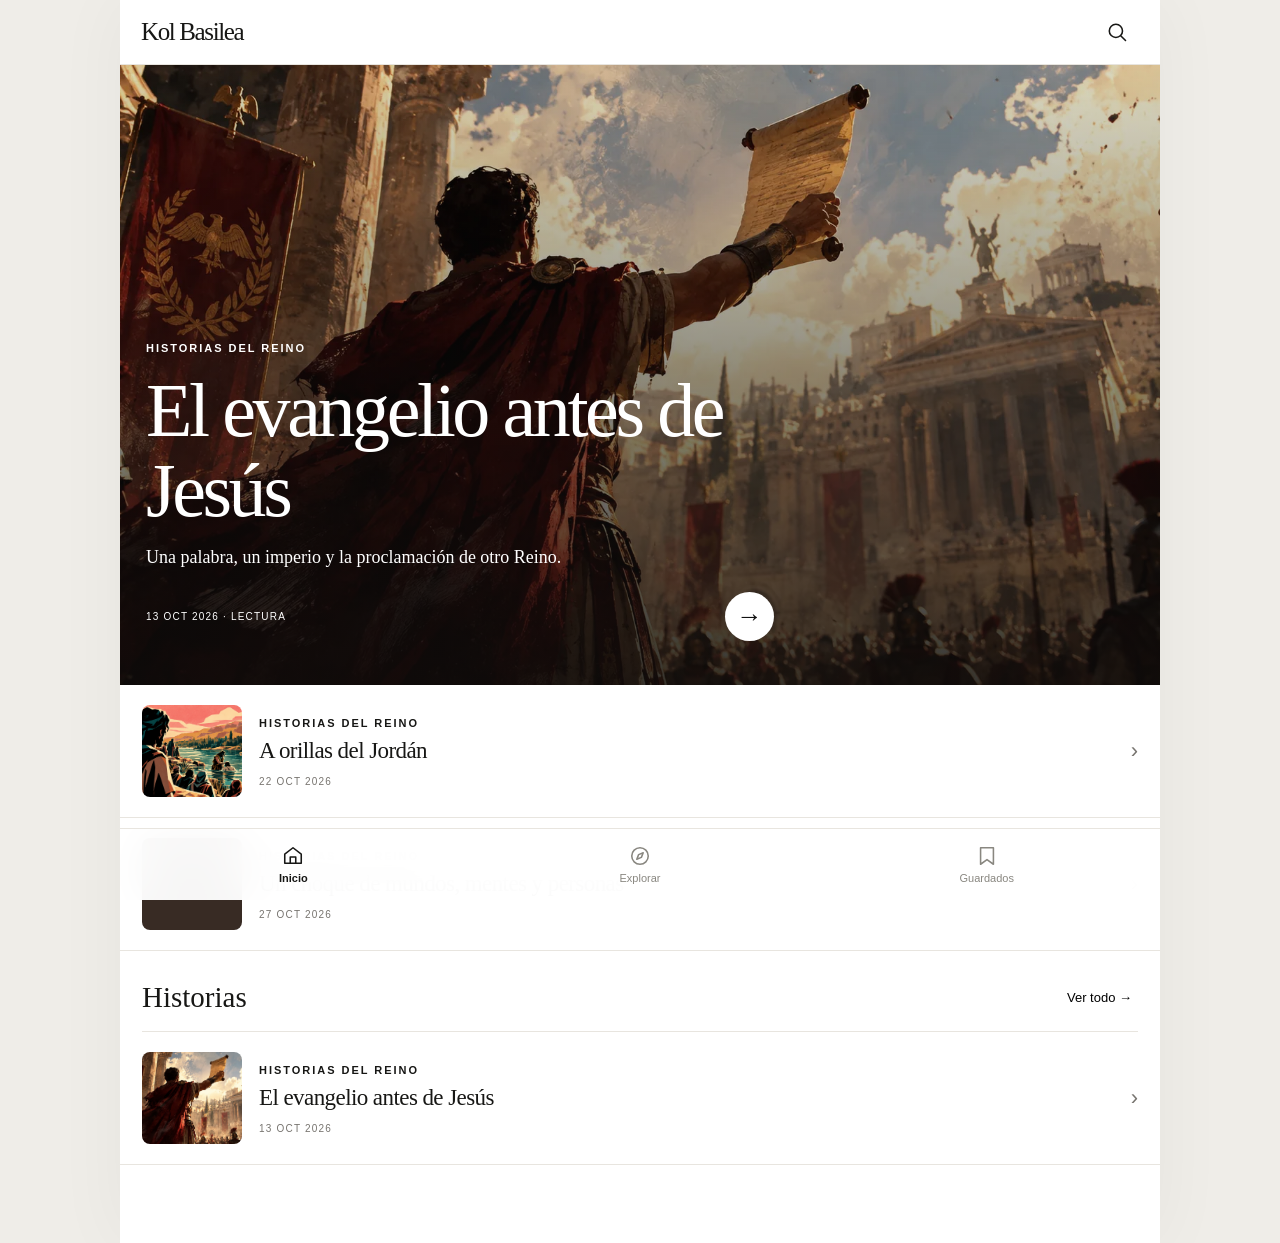
==== index.html @ 28938d84 "Actualizar cache de la nueva portada del tercer ensayo" ====
<!doctype html><html lang="es"><head><meta charset="utf-8"><meta name="viewport" content="width=device-width,initial-scale=1,viewport-fit=cover"><meta name="theme-color" content="#ffffff"><title>Kol Basilea — Historias del Reino</title><link rel="stylesheet" href="assets/style.css"><script src="assets/app.js" defer></script><meta name="description" content="Historias del Reino, personajes bíblicos e investigación histórica sobre las Escrituras y el mundo del siglo I."><link rel="canonical" href="https://ivanndlezz.github.io/kol-basilea/"><meta name="robots" content="index,follow,max-image-preview:large"><meta property="og:locale" content="es_MX"><meta property="og:site_name" content="Kol Basilea"><meta property="og:type" content="website"><meta property="og:title" content="Kol Basilea — Historias del Reino"><meta property="og:description" content="Historias del Reino, personajes bíblicos e investigación histórica sobre las Escrituras y el mundo del siglo I."><meta property="og:url" content="https://ivanndlezz.github.io/kol-basilea/"><meta property="og:image" content="https://ivanndlezz.github.io/kol-basilea/assets/evangelio-antes-de-jesus.webp"><meta property="og:image:alt" content="Kol Basilea — Historias del Reino"><meta name="twitter:card" content="summary_large_image"><meta name="twitter:title" content="Kol Basilea — Historias del Reino"><meta name="twitter:description" content="Historias del Reino, personajes bíblicos e investigación histórica sobre las Escrituras y el mundo del siglo I."><meta name="twitter:image" content="https://ivanndlezz.github.io/kol-basilea/assets/evangelio-antes-de-jesus.webp"><script type="application/ld+json">{"@context":"https://schema.org","@type":"WebSite","name":"Kol Basilea","url":"https://ivanndlezz.github.io/kol-basilea/","inLanguage":"es-MX","description":"Historias del Reino, personajes bíblicos e investigación histórica sobre las Escrituras y el mundo del siglo I."}</script></head><body><div class="app-shell"><header class="topbar"><a href="./" class="brand">Kol Basilea</a><button class="icon-btn" type="button" aria-label="Buscar" data-search-toggle><svg viewBox="0 0 24 24" fill="none" stroke="currentColor" stroke-width="1.8"><circle cx="10.8" cy="10.8" r="7.2"/><path d="m16.3 16.3 5 5"/></svg></button></header><div class="search-panel" data-search-panel hidden><label for="search" class="eyebrow">Buscar artículos</label><input id="search" data-search-input type="search" placeholder="Buscar en Kol Basilea"></div><main class="views"><section class="view" data-view="inicio"><a class="hero-cover" href="historias-del-reino/el-evangelio-antes-de-jesus/"><div class="cover-art" aria-hidden="true"></div><div class="hero-copy"><span class="eyebrow">Historias del Reino</span><h1>El evangelio antes de Jesús</h1><p>Una palabra, un imperio y la proclamación de otro Reino.</p><div class="hero-actions"><span class="meta">13 OCT 2026 · LECTURA</span><span class="round-link" aria-hidden="true">→</span></div></div></a><a class="story-row" href="historias-del-reino/a-orillas-del-jordan/"><div class="story-thumb" aria-hidden="true" style="background-image:url('historias-del-reino/a-orillas-del-jordan/portada.png');background-size:cover;background-position:center;color:transparent">יר</div><div class="story-body"><span class="eyebrow">Historias del Reino</span><h3>A orillas del Jordán</h3><span class="meta">22 OCT 2026</span></div><span class="arrow">›</span></a><a class="story-row" href="historias-del-reino/un-choque-de-mundos-mentes-y-personas/"><div class="story-thumb" aria-hidden="true" style="background-image:url('assets/historias-del-reino-portada.png?rev=20261027-3');background-size:cover;background-position:center;color:transparent">κοσ</div><div class="story-body"><span class="eyebrow">Historias del Reino</span><h3>Un choque de mundos, mentes y personas</h3><span class="meta">27 OCT 2026</span></div><span class="arrow">›</span></a><div class="section-heading"><h2>Historias</h2><button class="text-action" type="button" data-show="explorar">Ver todo →</button></div><a class="story-row" href="historias-del-reino/el-evangelio-antes-de-jesus/"><div class="story-thumb" aria-hidden="true">εὐ</div><div class="story-body"><span class="eyebrow">Historias del Reino</span><h3>El evangelio antes de Jesús</h3><span class="meta">13 OCT 2026</span></div><span class="arrow">›</span></a></section><section class="view" data-view="explorar" hidden><h1 class="page-title">Explorar</h1><div class="filters" aria-label="Filtrar por categoría"><button class="chip" data-filter="todos" aria-pressed="true">Todos</button><button class="chip" data-filter="historias" aria-pressed="false">Historias del Reino</button><button class="chip" data-filter="estudios" aria-pressed="false">Estudios</button><button class="chip" data-filter="reflexiones" aria-pressed="false">Reflexiones</button></div><a class="story-row" data-search-item data-category="historias" href="historias-del-reino/el-evangelio-antes-de-jesus/"><div class="story-thumb" aria-hidden="true">εὐ</div><div class="story-body"><span class="eyebrow">Historias del Reino</span><h3>El evangelio antes de Jesús</h3><span class="meta">13 OCT 2026</span></div><span class="arrow">›</span></a><a class="story-row" data-search-item data-category="historias" href="historias-del-reino/a-orillas-del-jordan/"><div class="story-thumb" aria-hidden="true" style="background-image:url('historias-del-reino/a-orillas-del-jordan/portada.png');background-size:cover;background-position:center;color:transparent">יר</div><div class="story-body"><span class="eyebrow">Historias del Reino</span><h3>A orillas del Jordán</h3><span class="meta">22 OCT 2026</span></div><span class="arrow">›</span></a><a class="story-row" data-search-item data-category="historias" href="historias-del-reino/un-choque-de-mundos-mentes-y-personas/"><div class="story-thumb" aria-hidden="true" style="background-image:url('assets/historias-del-reino-portada.png?rev=20261027-3');background-size:cover;background-position:center;color:transparent">κοσ</div><div class="story-body"><span class="eyebrow">Historias del Reino</span><h3>Un choque de mundos, mentes y personas</h3><span class="meta">27 OCT 2026</span></div><span class="arrow">›</span></a><section class="people-section"><div class="section-heading"><h2>Personajes</h2><span class="meta">ARCHIVO HISTÓRICO</span></div><p class="people-intro">Conoce a quienes aparecen en nuestras historias y descubre cuándo vivieron.</p><a class="person-list-item" href="personajes/cesar-augusto.html"><span class="person-mini">A</span><span><strong>César Augusto</strong><small>Octaviano · 63 a. C. – 14 d. C.</small></span><span>›</span></a><a class="person-list-item" href="personajes/jesus-de-nazaret.html"><span class="person-mini">ΙΧ</span><span><strong>Jesús de Nazaret</strong><small>Yeshúa · siglo I</small></span><span>›</span></a><a class="person-list-item" href="personajes/marcos.html"><span class="person-mini">M</span><span><strong>Marcos</strong><small>Marcos el Evangelista · siglo I</small></span><span>›</span></a></section><div class="empty-state" data-no-results hidden>No hay artículos que coincidan con esta búsqueda.</div></section><section class="view" data-view="guardados" hidden><h1 class="page-title">Guardados</h1><div data-saved-list hidden><a class="story-row" href="historias-del-reino/a-orillas-del-jordan/"><div class="story-thumb" aria-hidden="true" style="background-image:url('historias-del-reino/a-orillas-del-jordan/portada.png');background-size:cover;background-position:center;color:transparent">יר</div><div class="story-body"><span class="eyebrow">Historias del Reino</span><h3>A orillas del Jordán</h3><span class="meta">22 OCT 2026</span></div><span class="arrow">›</span></a><a class="story-row" href="historias-del-reino/un-choque-de-mundos-mentes-y-personas/"><div class="story-thumb" aria-hidden="true" style="background-image:url('assets/historias-del-reino-portada.png?rev=20261027-3');background-size:cover;background-position:center;color:transparent">κοσ</div><div class="story-body"><span class="eyebrow">Historias del Reino</span><h3>Un choque de mundos, mentes y personas</h3><span class="meta">27 OCT 2026</span></div><span class="arrow">›</span></a><a class="story-row" href="historias-del-reino/el-evangelio-antes-de-jesus/"><div class="story-thumb" aria-hidden="true">εὐ</div><div class="story-body"><span class="eyebrow">Historias del Reino</span><h3>El evangelio antes de Jesús</h3></div><span class="arrow">›</span></a></div><div class="empty-state" data-saved-empty>Los artículos que guardes aparecerán aquí, en este dispositivo.</div></section></main><nav class="tabbar" aria-label="Navegación principal"><button class="tab" type="button" data-tab="inicio" aria-selected="true"><svg viewBox="0 0 24 24"><path d="m3 10 9-7 9 7v10H3z"/><path d="M9 20v-7h6v7"/></svg>Inicio</button><button class="tab" type="button" data-tab="explorar" aria-selected="false"><svg viewBox="0 0 24 24"><circle cx="12" cy="12" r="9"/><path d="m15.5 8.5-2 5-5 2 2-5z"/></svg>Explorar</button><button class="tab" type="button" data-tab="guardados" aria-selected="false"><svg viewBox="0 0 24 24"><path d="M5 3h14v18l-7-5-7 5z"/></svg>Guardados</button></nav></div></body></html>
---- assets/style.css ----
:root{--bg:#fbfaf7;--paper:#fff;--ink:#171715;--muted:#77746f;--line:#e8e5df;--accent:#8a694d;--serif:Georgia,"Times New Roman",serif;--sans:-apple-system,BlinkMacSystemFont,"Segoe UI",sans-serif}*{box-sizing:border-box}html{scroll-behavior:smooth}body{margin:0;background:var(--bg);color:var(--ink);font-family:var(--sans);-webkit-font-smoothing:antialiased}button,input{font:inherit}button{cursor:pointer}a{color:inherit;text-decoration:none}a:focus-visible,button:focus-visible,input:focus-visible{outline:2px solid var(--accent);outline-offset:3px}.app-shell{max-width:1040px;min-height:100dvh;margin:auto;background:var(--paper);position:relative}.topbar{height:65px;display:flex;align-items:center;justify-content:space-between;padding:0 21px;border-bottom:1px solid var(--line);background:rgba(255,255,255,.94);backdrop-filter:blur(18px);position:sticky;top:0;z-index:20}.brand{font:normal 25px var(--serif);letter-spacing:-.055em}.icon-btn{display:grid;place-items:center;background:transparent;border:0;width:44px;height:44px;border-radius:50%;color:var(--ink)}.icon-btn:hover{background:#f1f0ed}.icon-btn svg,.tab svg{width:22px;height:22px;fill:none;stroke:currentColor;stroke-width:1.7;stroke-linecap:round;stroke-linejoin:round}.views{padding-bottom:calc(78px + env(safe-area-inset-bottom))}.view[hidden],.search-panel[hidden],.reader-controls[hidden],.reader-settings[hidden],.empty-state[hidden]{display:none!important}.hero-cover{height:min(69dvh,680px);min-height:470px;position:relative;overflow:hidden;background:linear-gradient(160deg,#e2bb8a 0%,#8b6e54 37%,#292a27 100%);color:#fff;display:flex;align-items:flex-end}.hero-cover:before{content:"";position:absolute;inset:0;background:radial-gradient(ellipse at 65% 20%,#ffe2ae99,transparent 45%),linear-gradient(180deg,transparent 30%,#151714dd 100%)}.cover-art{position:absolute;inset:0;overflow:hidden}.cover-art:before{content:"";position:absolute;bottom:24%;left:-8%;width:116%;height:35%;background:#47463e;clip-path:polygon(0 90%,13% 53%,28% 65%,42% 25%,54% 45%,72% 18%,85% 42%,100% 5%,100% 100%,0 100%);opacity:.45}.cover-art:after{content:"";position:absolute;bottom:18%;left:12%;width:76%;height:33%;background:#aa9476;clip-path:polygon(0 100%,0 42%,20% 42%,20% 26%,27% 26%,27% 5%,32% 5%,32% 27%,49% 27%,49% 45%,58% 45%,58% 0,65% 0,65% 36%,84% 36%,84% 55%,100% 55%,100% 100%);opacity:.52}.hero-copy{position:relative;z-index:1;padding:34px 26px 44px;max-width:680px}.eyebrow{font-size:11px;font-weight:650;letter-spacing:.18em;text-transform:uppercase}.hero-copy h1{font:normal clamp(44px,9vw,76px)/1.06 var(--serif);letter-spacing:-.045em;margin:14px 0}.hero-copy p{font:normal 18px/1.4 var(--serif);max-width:480px;margin:0 0 22px}.hero-actions{display:flex;align-items:center;justify-content:space-between;gap:20px}.meta{font-size:10px;letter-spacing:.12em;text-transform:uppercase}.round-link{display:grid;place-items:center;width:49px;height:49px;border-radius:50%;background:#fff;color:#111;font-size:26px}.section-heading{display:flex;align-items:center;justify-content:space-between;margin:0 22px;padding:30px 0 17px;border-bottom:1px solid var(--line)}.section-heading h2{font:normal 29px var(--serif);margin:0}.text-action{border:0;background:none;font-size:13px}.story-row{display:flex;align-items:center;gap:17px;padding:20px 22px;border-bottom:1px solid var(--line);min-height:126px}.story-thumb{width:100px;align-self:stretch;min-height:92px;flex-shrink:0;border-radius:8px;background:linear-gradient(135deg,#bda17a,#4b534b);display:grid;place-items:center;color:#fff;font:italic 37px var(--serif)}.story-body{flex:1;min-width:0}.story-body h3{font:normal 23px/1.15 var(--serif);letter-spacing:-.025em;margin:7px 0}.story-body .meta{color:var(--muted);font-size:10px}.story-row .arrow{font-size:22px;color:var(--muted)}.tabbar{position:fixed;bottom:0;left:50%;transform:translateX(-50%);width:min(100%,1040px);height:calc(72px + env(safe-area-inset-bottom));padding-bottom:env(safe-area-inset-bottom);display:flex;background:rgba(255,255,255,.96);backdrop-filter:blur(20px);border-top:1px solid var(--line);z-index:25}.tab{flex:1;display:flex;flex-direction:column;align-items:center;justify-content:center;gap:5px;border:0;background:transparent;color:#898780;font-size:11px}.tab[aria-selected=true]{color:var(--ink);font-weight:650}.page-title{font:normal 38px var(--serif);margin:29px 22px 18px}.filters{display:flex;gap:9px;overflow-x:auto;padding:0 22px 20px;scrollbar-width:none}.chip{white-space:nowrap;border:0;background:#f2f1ee;border-radius:999px;padding:11px 16px;font-size:12px}.chip[aria-pressed=true]{background:#1b1b1b;color:#fff}.search-panel{padding:14px 22px;background:var(--paper);border-bottom:1px solid var(--line)}.search-panel input{width:100%;border:1px solid var(--line);border-radius:14px;padding:14px;background:#f7f6f3;font-size:16px}.empty-state{padding:55px 25px;text-align:center;color:var(--muted);line-height:1.6}.reader-shell{max-width:1040px;margin:auto;background:#fff;min-height:100dvh}.reader-top{height:62px;display:flex;align-items:center;justify-content:space-between;padding:0 12px;position:sticky;top:0;background:#fffffff2;backdrop-filter:blur(18px);z-index:30;border-bottom:1px solid var(--line)}.reader-top .right{display:flex;gap:4px}.reader-cover{height:clamp(230px,44vw,430px);background:#382b24 url("./evangelio-antes-de-jesus.webp") center 46%/cover no-repeat;position:relative;overflow:hidden}.reader-cover:after{content:"";position:absolute;inset:0;background:linear-gradient(180deg,transparent 65%,rgba(20,14,12,.22))}.reader-article{max-width:700px;margin:auto;padding:30px 24px 110px}.reader-article .eyebrow{color:var(--muted)}.reader-article h1{font:normal clamp(43px,8vw,66px)/1.12 var(--serif);letter-spacing:-.04em;margin:19px 0}.reader-lead{font:normal 21px/1.45 var(--serif);color:#68635e}.reader-meta{margin:24px 0 35px;color:var(--muted)}.reader-prose{font:normal var(--reader-size,19px)/1.8 var(--serif)}.reader-prose p{margin:0 0 1.45em}.reader-prose blockquote{border-left:2px solid var(--accent);padding-left:20px;margin:30px 0;font-style:italic}.reader-prose h2{font:normal 28px var(--serif);margin:35px 0 15px}.reader-bottom{position:fixed;bottom:0;left:50%;transform:translateX(-50%);width:min(100%,1040px);z-index:30;background:#fffffff0;backdrop-filter:blur(18px);border-top:1px solid var(--line);padding:12px 20px calc(12px + env(safe-area-inset-bottom));display:flex;justify-content:space-between;align-items:center;gap:12px;font-size:12px}.progress-track{height:3px;background:#e8e5df;width:70px;border-radius:4px;overflow:hidden}.progress-fill{height:100%;width:0;background:#262626}.reader-settings{position:fixed;top:66px;right:max(12px,calc((100vw - 1040px)/2 + 12px));z-index:40;padding:16px;border:1px solid var(--line);border-radius:15px;background:white;box-shadow:0 10px 35px #0002}.reader-settings button{border:1px solid var(--line);background:white;border-radius:8px;padding:9px 16px;margin-left:6px}.reader-progress{position:fixed;top:0;left:0;height:3px;width:0;background:var(--accent);z-index:50}.article-note{font:normal 14px/1.65 var(--sans);color:var(--muted);border-top:1px solid var(--line);margin-top:50px;padding-top:24px}.desktop-intro{display:none}@media(min-width:760px){body{background:#efede8}.app-shell,.reader-shell{box-shadow:0 0 70px #0000000b}.hero-cover{height:620px}.desktop-intro{display:block;padding:18px 22px;color:var(--muted);font-size:12px}}@media(prefers-reduced-motion:reduce){*{scroll-behavior:auto!important;transition:none!important}}
/* Historical profiles */.people-section{padding-bottom:24px}.people-intro{padding:0 22px;color:var(--muted);font:16px/1.5 var(--serif)}.person-list-item{display:flex;align-items:center;gap:14px;padding:13px 22px;border-bottom:1px solid var(--line)}.person-list-item>span:nth-child(2){flex:1}.person-list-item strong,.person-list-item small{display:block}.person-list-item strong{font:21px var(--serif)}.person-list-item small{font-size:12px;color:var(--muted);margin-top:6px}.person-mini{display:grid;place-items:center;width:58px;height:62px;flex-shrink:0;background:#e9e1d6;color:#6b5039;border-radius:12px;font:25px var(--serif)}.person-page{max-width:700px;margin:auto;padding:0 23px 90px}.person-header{padding:36px 0 28px;border-bottom:1px solid var(--line)}.person-avatar{width:88px;height:98px;display:grid;place-items:center;margin:24px 0 18px;border-radius:16px;background:linear-gradient(135deg,#e6d4b8,#ac9271);font:42px var(--serif);color:#fff}.person-header h1{font:normal clamp(43px,9vw,68px)/1.05 var(--serif);letter-spacing:-.05em;margin:0 0 12px}.person-dates{font-size:13px;color:var(--muted);letter-spacing:.05em}.person-summary{font:21px/1.5 var(--serif);margin:25px 0 0}.person-facts{padding:16px 0}.person-facts h2,.person-timeline h2,.person-related h2{font:normal 28px var(--serif);margin:30px 0 10px}.person-facts p{font:17px/1.7 var(--serif);color:#4d4b46}.person-facts .person-sources{font:13px/1.6 var(--sans);color:var(--muted)}.person-timeline{border-top:1px solid var(--line);padding-top:10px}.timeline-intro,.timeline-note{font:13px/1.6 var(--sans);color:var(--muted)}.time-axis{display:flex;justify-content:space-between;margin:26px 0 10px;padding-left:80px;font-size:10px;color:var(--muted)}.time-row{display:grid;grid-template-columns:74px 1fr;gap:6px;align-items:center;margin:15px 0}.time-row>a{font-size:12px}.time-track{height:25px;position:relative;background:repeating-linear-gradient(90deg,#eeeae4 0,#eeeae4 1px,transparent 1px,transparent 25%);border-bottom:1px solid var(--line)}.time-bar{position:absolute;top:6px;height:12px;border-radius:99px}.time-bar.augustus{left:0;width:82.8%;background:#9a7c5b}.time-bar.jesus{left:62.4%;width:37.6%;background:#495f58}.time-unknown{display:flex;align-items:center;color:var(--muted);font-size:11px;font-style:italic}.related-person{display:flex;justify-content:space-between;padding:17px 0;border-bottom:1px solid var(--line);font:18px var(--serif)}.person-related{margin-top:30px}
/* Extended editorial biography */.editorial-lead{font:19px/1.65 var(--serif);color:#55504a;margin:28px 0}.profile-index{display:flex;gap:8px;overflow-x:auto;padding:0 0 22px;scrollbar-width:none;scroll-margin-top:75px}.profile-index a{flex-shrink:0;border:1px solid var(--line);border-radius:99px;padding:10px 13px;font-size:12px}.profile-section{padding:35px 0;border-top:1px solid var(--line);scroll-margin-top:80px}.profile-section>h2{font:normal clamp(30px,7vw,42px)/1.15 var(--serif);letter-spacing:-.035em;margin:12px 0 20px}.profile-section>p{font:17px/1.7 var(--serif);color:#514e49}.bio-facts{margin:0}.bio-row{display:grid;grid-template-columns:38% 1fr;gap:12px;padding:14px 0;border-bottom:1px solid var(--line)}.bio-row dt{font-size:12px;color:var(--muted);line-height:1.5}.bio-row dd{margin:0;font:15px/1.5 var(--serif)}.bio-chapter{margin:34px 0}.bio-chapter h3{font:normal 29px/1.2 var(--serif);letter-spacing:-.025em;margin:10px 0 20px}.bio-chapter p,.bio-chapter blockquote{font:18px/1.75 var(--serif);margin:0 0 19px}.bio-chapter blockquote{border-left:2px solid var(--accent);padding:12px 0 12px 18px;font-style:italic}.detail-row,.context-modules details{border-bottom:1px solid var(--line)}.detail-row summary,.context-modules summary{cursor:pointer;list-style:none;padding:19px 0;display:flex;justify-content:space-between;align-items:center;gap:10px;font:20px var(--serif)}.detail-row summary::-webkit-details-marker,.context-modules summary::-webkit-details-marker{display:none}.detail-row summary span{color:var(--muted)}.detail-row p,.context-modules p{font:16px/1.7 var(--serif);color:#57534d;margin:0 0 18px}.editorial-insight{font-style:italic!important;padding:22px;background:#f5f1eb;border-radius:12px;margin-top:25px!important}.ministry-list{padding:0;list-style:none}.ministry-stage{display:grid;grid-template-columns:48px 1fr;gap:15px;padding:18px 0;border-bottom:1px solid var(--line)}.stage-number{font:19px var(--serif);color:var(--accent)}.ministry-stage strong{font:21px var(--serif)}.ministry-stage p{font:16px/1.6 var(--serif);margin:8px 0}.ministry-stage small{font-size:12px;color:var(--muted)}.place-tags{display:flex;flex-wrap:wrap;gap:8px}.place-tags span{background:#f2f0ec;border-radius:99px;padding:10px 13px;font-size:13px}.source-categories>div{padding:18px 0;border-bottom:1px solid var(--line)}.source-categories strong{font:19px var(--serif)}.source-categories p{font:15px/1.6 var(--serif);color:var(--muted);margin:7px 0 0}@media(max-width:390px){.bio-row{grid-template-columns:1fr;gap:4px}.person-page{padding-inline:18px}}
/* Compact mobile reference data: labels and values share a single reading column. */
#identidad .bio-facts{margin:20px 0 0;padding:0;border-top:1px solid var(--line)}
#identidad .bio-row{display:grid;grid-template-columns:minmax(0,34%) minmax(0,1fr);gap:14px;align-items:baseline;padding:13px 0;border-bottom:1px solid var(--line)}
#identidad .bio-row dt{font-family:var(--sans);font-size:12px;font-weight:500;line-height:1.4;color:#77736d;overflow-wrap:break-word}
#identidad .bio-row dd{margin:0;min-width:0;font-family:var(--sans);font-size:14px;font-weight:450;line-height:1.5;letter-spacing:-.01em;overflow-wrap:break-word}
#identidad .bio-row:nth-child(1) dd{font-weight:650}
#identidad .bio-row:nth-child(4) dd,#identidad .bio-row:nth-child(13) dd,#identidad .bio-row:nth-child(15) dd{font-size:13px;line-height:1.55}
@media(max-width:390px){#identidad .bio-row{grid-template-columns:minmax(0,35%) minmax(0,1fr);gap:10px;padding:12px 0}#identidad .bio-row dt{font-size:11px}#identidad .bio-row dd{font-size:13px}#identidad .bio-row:nth-child(4) dd,#identidad .bio-row:nth-child(13) dd,#identidad .bio-row:nth-child(15) dd{font-size:12px}}

/* Chapter numerals are editorial landmarks, not tiny eyebrow labels. */
#biografia .bio-chapter{position:relative;margin:44px 0 58px;padding-top:8px}
#biografia .bio-chapter>.eyebrow{display:block;font-family:var(--serif);font-size:clamp(58px,14vw,94px);font-weight:400;line-height:1;letter-spacing:-.075em;text-transform:none;color:#a28a6d;margin:0 0 12px}
#biografia .bio-chapter>h3{font-family:var(--serif);font-size:clamp(27px,6.5vw,36px);font-weight:400;line-height:1.18;letter-spacing:-.035em;margin:0 0 26px}
#biografia .bio-chapter+.bio-chapter{border-top:1px solid var(--line);padding-top:35px}
@media(min-width:760px){#biografia .bio-chapter>.eyebrow{font-size:88px}}

/* Semantic mobile-first reference table */
#identidad .bio-table-wrap{width:100%;margin-top:20px;overflow:visible}
#identidad .bio-table{width:100%;table-layout:fixed;border-collapse:collapse;border-spacing:0;text-align:left}
#identidad .bio-table tr{border-bottom:1px solid var(--line)}
#identidad .bio-table tr:first-child{border-top:1px solid var(--line)}
#identidad .bio-table th,#identidad .bio-table td{padding:14px 0;vertical-align:top;overflow-wrap:anywhere;hyphens:auto}
#identidad .bio-table th{width:37%;padding-right:16px;font:500 12px/1.45 var(--sans);color:#77736d;text-align:left}
#identidad .bio-table td{font:400 14px/1.5 var(--sans);letter-spacing:-.01em;color:var(--ink)}
#identidad .bio-table tr:first-child td{font-weight:650}
@media(min-width:600px){#identidad .bio-table th{width:31%;font-size:13px;padding-right:26px}#identidad .bio-table td{font-size:15px}#identidad .bio-table th,#identidad .bio-table td{padding-block:17px}}
@media(max-width:360px){#identidad .bio-table th{width:39%;padding-right:10px;font-size:11px}#identidad .bio-table td{font-size:13px}}

/* Kol Basileia · reference table and tactile chapter navigation v2 */
.person-page .profile-index{display:flex!important;flex-flow:row nowrap!important;align-items:center!important;gap:9px!important;overflow-x:auto!important;overflow-y:hidden;max-width:100%;padding:8px 2px 17px;margin:18px 0 4px;scroll-snap-type:x proximity;scrollbar-width:none;-webkit-overflow-scrolling:touch}
.person-page .profile-index::-webkit-scrollbar{display:none}
.person-page .profile-index>a{display:inline-flex!important;flex:0 0 auto!important;align-items:center;justify-content:center;min-height:44px;padding:0 17px!important;border:1px solid #d9ddd5!important;border-radius:999px!important;background:#f4f6f2!important;color:#3e5148!important;font:600 13px/1.1 var(--sans)!important;letter-spacing:0!important;white-space:nowrap!important;scroll-snap-align:start;transition:background .18s,color .18s,border-color .18s}
.person-page .profile-index>a:active,.person-page .profile-index>a[aria-current="location"]{background:#345a4b!important;border-color:#345a4b!important;color:#fff!important}
.person-page .profile-index>a:focus-visible{outline:3px solid #87a898;outline-offset:2px}
#identidad .bio-table-wrap{background:#f0f5f0!important;border:1px solid #dce6dd!important;border-radius:18px!important;overflow:hidden!important;margin-top:22px!important}
#identidad .bio-table{width:100%!important;border-collapse:separate!important;border-spacing:0!important;table-layout:fixed!important}
#identidad .bio-table tr{border:0!important}
#identidad .bio-table tr:nth-child(2n){background:rgba(255,255,255,.5)!important}
#identidad .bio-table th,#identidad .bio-table td{padding:15px 12px!important;border-bottom:1px solid #dce6dd!important;vertical-align:top!important;overflow-wrap:break-word!important;word-break:normal!important;hyphens:none!important}
#identidad .bio-table tr:last-child th,#identidad .bio-table tr:last-child td{border-bottom:0!important}
#identidad .bio-table th{width:36%!important;text-align:left!important;color:#486254!important;font:600 12px/1.4 var(--sans)!important}
#identidad .bio-table td{color:#202b24!important;font:400 14px/1.5 var(--sans)!important}
#identidad .bio-table tr:first-child td{font-weight:650!important}
@media(min-width:600px){#identidad .bio-table th{width:30%!important;font-size:13px!important}#identidad .bio-table td{font-size:15px!important}#identidad .bio-table th,#identidad .bio-table td{padding:17px 20px!important}}
@media(max-width:360px){#identidad .bio-table th{width:37%!important;font-size:11px!important}#identidad .bio-table td{font-size:13px!important}#identidad .bio-table th,#identidad .bio-table td{padding:12px 9px!important}}

/* Portada editorial compartida: inicio, listado y lector */
.hero-cover{background:#30251e url("./evangelio-antes-de-jesus.webp") center center/cover no-repeat}
.hero-cover:before{z-index:1;background:linear-gradient(180deg,rgba(14,12,11,.15) 0%,rgba(14,12,11,.37) 37%,rgba(14,12,11,.83) 100%)}
.hero-cover .cover-art{display:none}
.story-thumb{background:#382b24 url("./evangelio-antes-de-jesus.webp") 47% center/cover no-repeat;font-size:0;color:transparent}

/* Enlaces editoriales a fichas y recursos internos */
.reader-prose a.reference-link{color:#795539;text-decoration:underline;text-decoration-color:rgba(121,85,57,.45);text-decoration-thickness:1px;text-underline-offset:3px;transition:color .2s,text-decoration-color .2s}
.reader-prose a.reference-link:hover{color:#392619;text-decoration-color:currentColor}
.reader-prose a.reference-link:focus-visible{outline:2px solid var(--accent);outline-offset:3px;border-radius:2px}

/* Contextual reference sheet: mobile bottom sheet / desktop side sheet */
.reference-overlay[hidden]{display:none!important}
.reference-overlay{position:fixed;inset:0;z-index:1000}
.reference-backdrop{position:absolute;inset:0;background:rgba(19,19,18,.47);backdrop-filter:blur(3px)}
.reference-panel{position:absolute;bottom:0;left:0;right:0;max-height:min(82dvh,700px);overflow-y:auto;overscroll-behavior:contain;padding:38px 28px calc(30px + env(safe-area-inset-bottom));border-radius:22px 22px 0 0;background:#fffdf9;box-shadow:0 -12px 60px #0002;outline:none;animation:reference-rise .24s ease-out}
.reference-handle{position:absolute;top:12px;left:calc(50% - 22px);width:44px;height:5px;border-radius:8px;background:#d7d3cb}
.reference-close{position:absolute;top:23px;right:22px;border:0;background:#f0eee9;border-radius:50%;width:38px;height:38px;font:27px/1 var(--sans);color:#49443e}
.reference-category{display:block;margin:9px 48px 14px 0;color:#806b54}
.reference-panel h2{font:normal clamp(34px,7vw,48px)/1.08 var(--serif);letter-spacing:-.035em;margin:0 40px 12px 0}
.reference-dates{font:500 13px/1.5 var(--sans);color:#77716b;margin:0 0 25px}
.reference-summary{font:normal 18px/1.65 var(--serif);color:#302c28;margin:0 0 28px}
.reference-read-more{display:flex;align-items:center;justify-content:space-between;gap:20px;padding:16px 18px;background:#292c28;color:white;border-radius:11px;font:600 14px var(--sans)}
.reference-return{display:block;width:100%;border:0;background:transparent;color:#665f56;font:500 14px var(--sans);padding:20px 10px 4px}
html.reference-sheet-open,body.reference-sheet-open{overflow:hidden;overscroll-behavior:none}
@keyframes reference-rise{from{transform:translateY(28px);opacity:.75}to{transform:translateY(0);opacity:1}}
@media(min-width:760px){.reference-panel{top:0;bottom:0;left:auto;right:0;width:min(460px,92vw);max-height:none;border-radius:0;padding:78px 38px 36px;animation:reference-slide .24s ease-out}.reference-handle{display:none}.reference-close{top:24px;right:28px}@keyframes reference-slide{from{transform:translateX(30px);opacity:.75}to{transform:translateX(0);opacity:1}}}
@media(prefers-reduced-motion:reduce){.reference-panel{animation:none}}

/* Retrato editorial de personaje */
.person-avatar.person-avatar-image{overflow:hidden;padding:0;background:#f7e7a5}
.person-avatar.person-avatar-image img{display:block;width:100%;height:100%;object-fit:cover;border-radius:inherit}
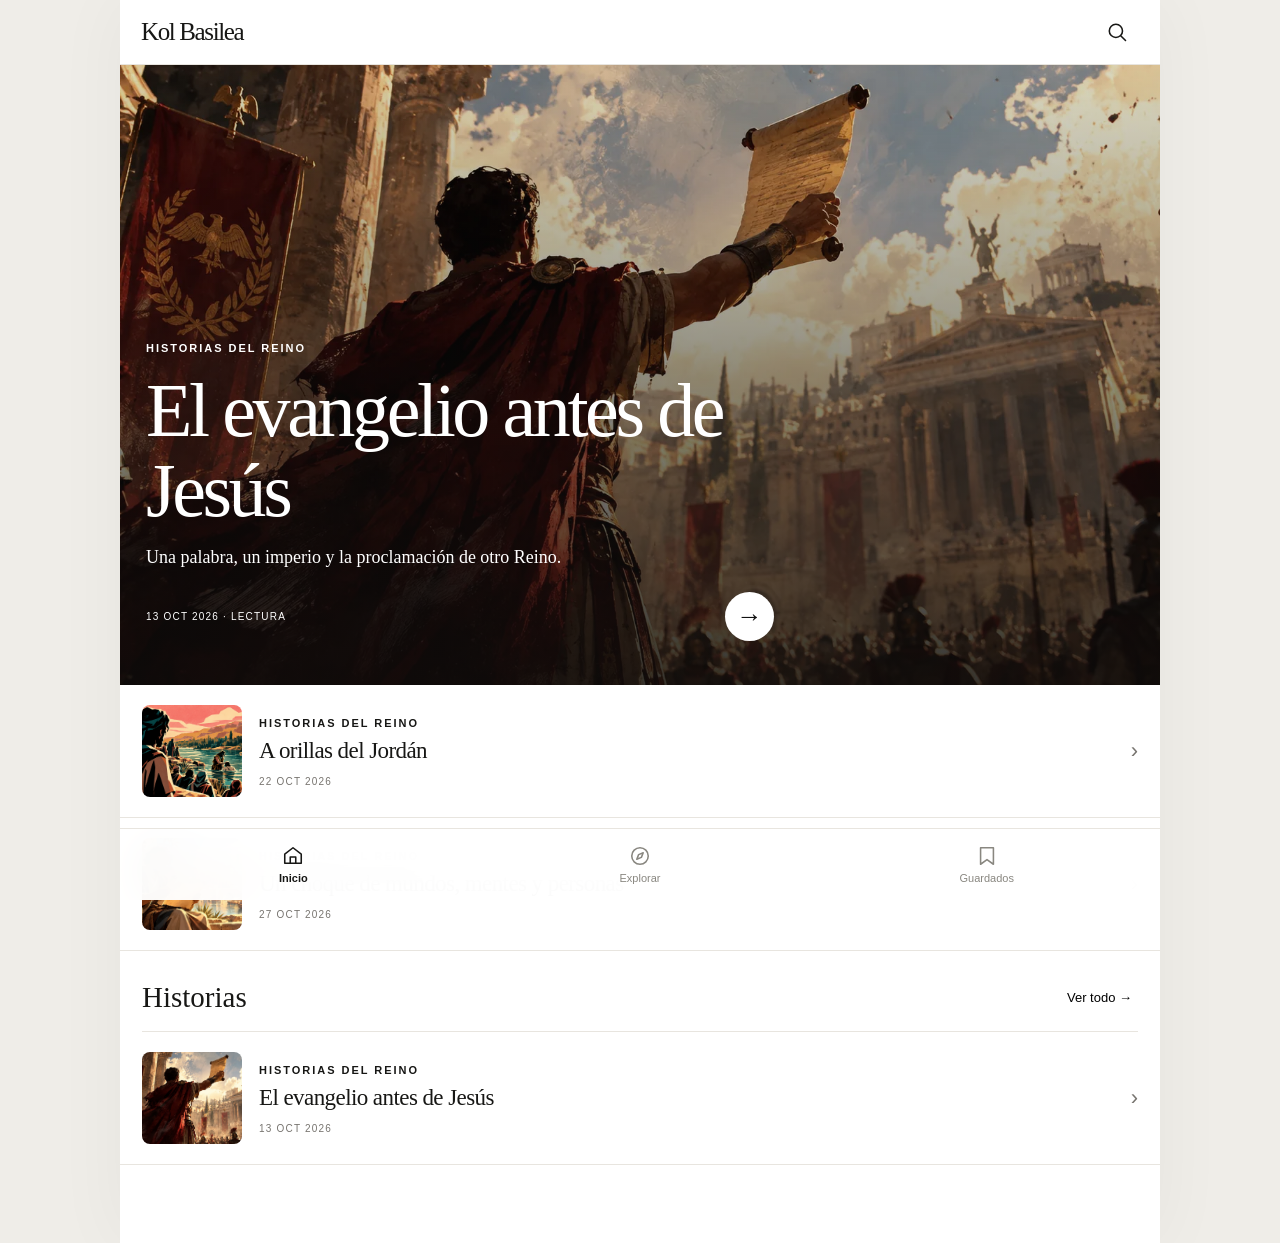
==== commit 07f7df81: "Apuntar listas del blog a la portada rediseñada" ====
--- a/index.html
+++ b/index.html
@@ -1 +1 @@
-<!doctype html><html lang="es"><head><meta charset="utf-8"><meta name="viewport" content="width=device-width,initial-scale=1,viewport-fit=cover"><meta name="theme-color" content="#ffffff"><title>Kol Basilea — Historias del Reino</title><link rel="stylesheet" href="assets/style.css"><script src="assets/app.js" defer></script><meta name="description" content="Historias del Reino, personajes bíblicos e investigación histórica sobre las Escrituras y el mundo del siglo I."><link rel="canonical" href="https://ivanndlezz.github.io/kol-basilea/"><meta name="robots" content="index,follow,max-image-preview:large"><meta property="og:locale" content="es_MX"><meta property="og:site_name" content="Kol Basilea"><meta property="og:type" content="website"><meta property="og:title" content="Kol Basilea — Historias del Reino"><meta property="og:description" content="Historias del Reino, personajes bíblicos e investigación histórica sobre las Escrituras y el mundo del siglo I."><meta property="og:url" content="https://ivanndlezz.github.io/kol-basilea/"><meta property="og:image" content="https://ivanndlezz.github.io/kol-basilea/assets/evangelio-antes-de-jesus.webp"><meta property="og:image:alt" content="Kol Basilea — Historias del Reino"><meta name="twitter:card" content="summary_large_image"><meta name="twitter:title" content="Kol Basilea — Historias del Reino"><meta name="twitter:description" content="Historias del Reino, personajes bíblicos e investigación histórica sobre las Escrituras y el mundo del siglo I."><meta name="twitter:image" content="https://ivanndlezz.github.io/kol-basilea/assets/evangelio-antes-de-jesus.webp"><script type="application/ld+json">{"@context":"https://schema.org","@type":"WebSite","name":"Kol Basilea","url":"https://ivanndlezz.github.io/kol-basilea/","inLanguage":"es-MX","description":"Historias del Reino, personajes bíblicos e investigación histórica sobre las Escrituras y el mundo del siglo I."}</script></head><body><div class="app-shell"><header class="topbar"><a href="./" class="brand">Kol Basilea</a><button class="icon-btn" type="button" aria-label="Buscar" data-search-toggle><svg viewBox="0 0 24 24" fill="none" stroke="currentColor" stroke-width="1.8"><circle cx="10.8" cy="10.8" r="7.2"/><path d="m16.3 16.3 5 5"/></svg></button></header><div class="search-panel" data-search-panel hidden><label for="search" class="eyebrow">Buscar artículos</label><input id="search" data-search-input type="search" placeholder="Buscar en Kol Basilea"></div><main class="views"><section class="view" data-view="inicio"><a class="hero-cover" href="historias-del-reino/el-evangelio-antes-de-jesus/"><div class="cover-art" aria-hidden="true"></div><div class="hero-copy"><span class="eyebrow">Historias del Reino</span><h1>El evangelio antes de Jesús</h1><p>Una palabra, un imperio y la proclamación de otro Reino.</p><div class="hero-actions"><span class="meta">13 OCT 2026 · LECTURA</span><span class="round-link" aria-hidden="true">→</span></div></div></a><a class="story-row" href="historias-del-reino/a-orillas-del-jordan/"><div class="story-thumb" aria-hidden="true" style="background-image:url('historias-del-reino/a-orillas-del-jordan/portada.png');background-size:cover;background-position:center;color:transparent">יר</div><div class="story-body"><span class="eyebrow">Historias del Reino</span><h3>A orillas del Jordán</h3><span class="meta">22 OCT 2026</span></div><span class="arrow">›</span></a><a class="story-row" href="historias-del-reino/un-choque-de-mundos-mentes-y-personas/"><div class="story-thumb" aria-hidden="true" style="background-image:url('assets/historias-del-reino-portada.png?rev=20261027-3');background-size:cover;background-position:center;color:transparent">κοσ</div><div class="story-body"><span class="eyebrow">Historias del Reino</span><h3>Un choque de mundos, mentes y personas</h3><span class="meta">27 OCT 2026</span></div><span class="arrow">›</span></a><div class="section-heading"><h2>Historias</h2><button class="text-action" type="button" data-show="explorar">Ver todo →</button></div><a class="story-row" href="historias-del-reino/el-evangelio-antes-de-jesus/"><div class="story-thumb" aria-hidden="true">εὐ</div><div class="story-body"><span class="eyebrow">Historias del Reino</span><h3>El evangelio antes de Jesús</h3><span class="meta">13 OCT 2026</span></div><span class="arrow">›</span></a></section><section class="view" data-view="explorar" hidden><h1 class="page-title">Explorar</h1><div class="filters" aria-label="Filtrar por categoría"><button class="chip" data-filter="todos" aria-pressed="true">Todos</button><button class="chip" data-filter="historias" aria-pressed="false">Historias del Reino</button><button class="chip" data-filter="estudios" aria-pressed="false">Estudios</button><button class="chip" data-filter="reflexiones" aria-pressed="false">Reflexiones</button></div><a class="story-row" data-search-item data-category="historias" href="historias-del-reino/el-evangelio-antes-de-jesus/"><div class="story-thumb" aria-hidden="true">εὐ</div><div class="story-body"><span class="eyebrow">Historias del Reino</span><h3>El evangelio antes de Jesús</h3><span class="meta">13 OCT 2026</span></div><span class="arrow">›</span></a><a class="story-row" data-search-item data-category="historias" href="historias-del-reino/a-orillas-del-jordan/"><div class="story-thumb" aria-hidden="true" style="background-image:url('historias-del-reino/a-orillas-del-jordan/portada.png');background-size:cover;background-position:center;color:transparent">יר</div><div class="story-body"><span class="eyebrow">Historias del Reino</span><h3>A orillas del Jordán</h3><span class="meta">22 OCT 2026</span></div><span class="arrow">›</span></a><a class="story-row" data-search-item data-category="historias" href="historias-del-reino/un-choque-de-mundos-mentes-y-personas/"><div class="story-thumb" aria-hidden="true" style="background-image:url('assets/historias-del-reino-portada.png?rev=20261027-3');background-size:cover;background-position:center;color:transparent">κοσ</div><div class="story-body"><span class="eyebrow">Historias del Reino</span><h3>Un choque de mundos, mentes y personas</h3><span class="meta">27 OCT 2026</span></div><span class="arrow">›</span></a><section class="people-section"><div class="section-heading"><h2>Personajes</h2><span class="meta">ARCHIVO HISTÓRICO</span></div><p class="people-intro">Conoce a quienes aparecen en nuestras historias y descubre cuándo vivieron.</p><a class="person-list-item" href="personajes/cesar-augusto.html"><span class="person-mini">A</span><span><strong>César Augusto</strong><small>Octaviano · 63 a. C. – 14 d. C.</small></span><span>›</span></a><a class="person-list-item" href="personajes/jesus-de-nazaret.html"><span class="person-mini">ΙΧ</span><span><strong>Jesús de Nazaret</strong><small>Yeshúa · siglo I</small></span><span>›</span></a><a class="person-list-item" href="personajes/marcos.html"><span class="person-mini">M</span><span><strong>Marcos</strong><small>Marcos el Evangelista · siglo I</small></span><span>›</span></a></section><div class="empty-state" data-no-results hidden>No hay artículos que coincidan con esta búsqueda.</div></section><section class="view" data-view="guardados" hidden><h1 class="page-title">Guardados</h1><div data-saved-list hidden><a class="story-row" href="historias-del-reino/a-orillas-del-jordan/"><div class="story-thumb" aria-hidden="true" style="background-image:url('historias-del-reino/a-orillas-del-jordan/portada.png');background-size:cover;background-position:center;color:transparent">יר</div><div class="story-body"><span class="eyebrow">Historias del Reino</span><h3>A orillas del Jordán</h3><span class="meta">22 OCT 2026</span></div><span class="arrow">›</span></a><a class="story-row" href="historias-del-reino/un-choque-de-mundos-mentes-y-personas/"><div class="story-thumb" aria-hidden="true" style="background-image:url('assets/historias-del-reino-portada.png?rev=20261027-3');background-size:cover;background-position:center;color:transparent">κοσ</div><div class="story-body"><span class="eyebrow">Historias del Reino</span><h3>Un choque de mundos, mentes y personas</h3><span class="meta">27 OCT 2026</span></div><span class="arrow">›</span></a><a class="story-row" href="historias-del-reino/el-evangelio-antes-de-jesus/"><div class="story-thumb" aria-hidden="true">εὐ</div><div class="story-body"><span class="eyebrow">Historias del Reino</span><h3>El evangelio antes de Jesús</h3></div><span class="arrow">›</span></a></div><div class="empty-state" data-saved-empty>Los artículos que guardes aparecerán aquí, en este dispositivo.</div></section></main><nav class="tabbar" aria-label="Navegación principal"><button class="tab" type="button" data-tab="inicio" aria-selected="true"><svg viewBox="0 0 24 24"><path d="m3 10 9-7 9 7v10H3z"/><path d="M9 20v-7h6v7"/></svg>Inicio</button><button class="tab" type="button" data-tab="explorar" aria-selected="false"><svg viewBox="0 0 24 24"><circle cx="12" cy="12" r="9"/><path d="m15.5 8.5-2 5-5 2 2-5z"/></svg>Explorar</button><button class="tab" type="button" data-tab="guardados" aria-selected="false"><svg viewBox="0 0 24 24"><path d="M5 3h14v18l-7-5-7 5z"/></svg>Guardados</button></nav></div></body></html>+<!doctype html><html lang="es"><head><meta charset="utf-8"><meta name="viewport" content="width=device-width,initial-scale=1,viewport-fit=cover"><meta name="theme-color" content="#ffffff"><title>Kol Basilea — Historias del Reino</title><link rel="stylesheet" href="assets/style.css"><script src="assets/app.js" defer></script><meta name="description" content="Historias del Reino, personajes bíblicos e investigación histórica sobre las Escrituras y el mundo del siglo I."><link rel="canonical" href="https://ivanndlezz.github.io/kol-basilea/"><meta name="robots" content="index,follow,max-image-preview:large"><meta property="og:locale" content="es_MX"><meta property="og:site_name" content="Kol Basilea"><meta property="og:type" content="website"><meta property="og:title" content="Kol Basilea — Historias del Reino"><meta property="og:description" content="Historias del Reino, personajes bíblicos e investigación histórica sobre las Escrituras y el mundo del siglo I."><meta property="og:url" content="https://ivanndlezz.github.io/kol-basilea/"><meta property="og:image" content="https://ivanndlezz.github.io/kol-basilea/assets/evangelio-antes-de-jesus.webp"><meta property="og:image:alt" content="Kol Basilea — Historias del Reino"><meta name="twitter:card" content="summary_large_image"><meta name="twitter:title" content="Kol Basilea — Historias del Reino"><meta name="twitter:description" content="Historias del Reino, personajes bíblicos e investigación histórica sobre las Escrituras y el mundo del siglo I."><meta name="twitter:image" content="https://ivanndlezz.github.io/kol-basilea/assets/evangelio-antes-de-jesus.webp"><script type="application/ld+json">{"@context":"https://schema.org","@type":"WebSite","name":"Kol Basilea","url":"https://ivanndlezz.github.io/kol-basilea/","inLanguage":"es-MX","description":"Historias del Reino, personajes bíblicos e investigación histórica sobre las Escrituras y el mundo del siglo I."}</script></head><body><div class="app-shell"><header class="topbar"><a href="./" class="brand">Kol Basilea</a><button class="icon-btn" type="button" aria-label="Buscar" data-search-toggle><svg viewBox="0 0 24 24" fill="none" stroke="currentColor" stroke-width="1.8"><circle cx="10.8" cy="10.8" r="7.2"/><path d="m16.3 16.3 5 5"/></svg></button></header><div class="search-panel" data-search-panel hidden><label for="search" class="eyebrow">Buscar artículos</label><input id="search" data-search-input type="search" placeholder="Buscar en Kol Basilea"></div><main class="views"><section class="view" data-view="inicio"><a class="hero-cover" href="historias-del-reino/el-evangelio-antes-de-jesus/"><div class="cover-art" aria-hidden="true"></div><div class="hero-copy"><span class="eyebrow">Historias del Reino</span><h1>El evangelio antes de Jesús</h1><p>Una palabra, un imperio y la proclamación de otro Reino.</p><div class="hero-actions"><span class="meta">13 OCT 2026 · LECTURA</span><span class="round-link" aria-hidden="true">→</span></div></div></a><a class="story-row" href="historias-del-reino/a-orillas-del-jordan/"><div class="story-thumb" aria-hidden="true" style="background-image:url('historias-del-reino/a-orillas-del-jordan/portada.png');background-size:cover;background-position:center;color:transparent">יר</div><div class="story-body"><span class="eyebrow">Historias del Reino</span><h3>A orillas del Jordán</h3><span class="meta">22 OCT 2026</span></div><span class="arrow">›</span></a><a class="story-row" href="historias-del-reino/un-choque-de-mundos-mentes-y-personas/"><div class="story-thumb" aria-hidden="true" style="background-image:url('assets/historias-del-reino-portada-redisenada.jpg?rev=20261027-4');background-size:cover;background-position:center;color:transparent">κοσ</div><div class="story-body"><span class="eyebrow">Historias del Reino</span><h3>Un choque de mundos, mentes y personas</h3><span class="meta">27 OCT 2026</span></div><span class="arrow">›</span></a><div class="section-heading"><h2>Historias</h2><button class="text-action" type="button" data-show="explorar">Ver todo →</button></div><a class="story-row" href="historias-del-reino/el-evangelio-antes-de-jesus/"><div class="story-thumb" aria-hidden="true">εὐ</div><div class="story-body"><span class="eyebrow">Historias del Reino</span><h3>El evangelio antes de Jesús</h3><span class="meta">13 OCT 2026</span></div><span class="arrow">›</span></a></section><section class="view" data-view="explorar" hidden><h1 class="page-title">Explorar</h1><div class="filters" aria-label="Filtrar por categoría"><button class="chip" data-filter="todos" aria-pressed="true">Todos</button><button class="chip" data-filter="historias" aria-pressed="false">Historias del Reino</button><button class="chip" data-filter="estudios" aria-pressed="false">Estudios</button><button class="chip" data-filter="reflexiones" aria-pressed="false">Reflexiones</button></div><a class="story-row" data-search-item data-category="historias" href="historias-del-reino/el-evangelio-antes-de-jesus/"><div class="story-thumb" aria-hidden="true">εὐ</div><div class="story-body"><span class="eyebrow">Historias del Reino</span><h3>El evangelio antes de Jesús</h3><span class="meta">13 OCT 2026</span></div><span class="arrow">›</span></a><a class="story-row" data-search-item data-category="historias" href="historias-del-reino/a-orillas-del-jordan/"><div class="story-thumb" aria-hidden="true" style="background-image:url('historias-del-reino/a-orillas-del-jordan/portada.png');background-size:cover;background-position:center;color:transparent">יר</div><div class="story-body"><span class="eyebrow">Historias del Reino</span><h3>A orillas del Jordán</h3><span class="meta">22 OCT 2026</span></div><span class="arrow">›</span></a><a class="story-row" data-search-item data-category="historias" href="historias-del-reino/un-choque-de-mundos-mentes-y-personas/"><div class="story-thumb" aria-hidden="true" style="background-image:url('assets/historias-del-reino-portada-redisenada.jpg?rev=20261027-4');background-size:cover;background-position:center;color:transparent">κοσ</div><div class="story-body"><span class="eyebrow">Historias del Reino</span><h3>Un choque de mundos, mentes y personas</h3><span class="meta">27 OCT 2026</span></div><span class="arrow">›</span></a><section class="people-section"><div class="section-heading"><h2>Personajes</h2><span class="meta">ARCHIVO HISTÓRICO</span></div><p class="people-intro">Conoce a quienes aparecen en nuestras historias y descubre cuándo vivieron.</p><a class="person-list-item" href="personajes/cesar-augusto.html"><span class="person-mini">A</span><span><strong>César Augusto</strong><small>Octaviano · 63 a. C. – 14 d. C.</small></span><span>›</span></a><a class="person-list-item" href="personajes/jesus-de-nazaret.html"><span class="person-mini">ΙΧ</span><span><strong>Jesús de Nazaret</strong><small>Yeshúa · siglo I</small></span><span>›</span></a><a class="person-list-item" href="personajes/marcos.html"><span class="person-mini">M</span><span><strong>Marcos</strong><small>Marcos el Evangelista · siglo I</small></span><span>›</span></a></section><div class="empty-state" data-no-results hidden>No hay artículos que coincidan con esta búsqueda.</div></section><section class="view" data-view="guardados" hidden><h1 class="page-title">Guardados</h1><div data-saved-list hidden><a class="story-row" href="historias-del-reino/a-orillas-del-jordan/"><div class="story-thumb" aria-hidden="true" style="background-image:url('historias-del-reino/a-orillas-del-jordan/portada.png');background-size:cover;background-position:center;color:transparent">יר</div><div class="story-body"><span class="eyebrow">Historias del Reino</span><h3>A orillas del Jordán</h3><span class="meta">22 OCT 2026</span></div><span class="arrow">›</span></a><a class="story-row" href="historias-del-reino/un-choque-de-mundos-mentes-y-personas/"><div class="story-thumb" aria-hidden="true" style="background-image:url('assets/historias-del-reino-portada-redisenada.jpg?rev=20261027-4');background-size:cover;background-position:center;color:transparent">κοσ</div><div class="story-body"><span class="eyebrow">Historias del Reino</span><h3>Un choque de mundos, mentes y personas</h3><span class="meta">27 OCT 2026</span></div><span class="arrow">›</span></a><a class="story-row" href="historias-del-reino/el-evangelio-antes-de-jesus/"><div class="story-thumb" aria-hidden="true">εὐ</div><div class="story-body"><span class="eyebrow">Historias del Reino</span><h3>El evangelio antes de Jesús</h3></div><span class="arrow">›</span></a></div><div class="empty-state" data-saved-empty>Los artículos que guardes aparecerán aquí, en este dispositivo.</div></section></main><nav class="tabbar" aria-label="Navegación principal"><button class="tab" type="button" data-tab="inicio" aria-selected="true"><svg viewBox="0 0 24 24"><path d="m3 10 9-7 9 7v10H3z"/><path d="M9 20v-7h6v7"/></svg>Inicio</button><button class="tab" type="button" data-tab="explorar" aria-selected="false"><svg viewBox="0 0 24 24"><circle cx="12" cy="12" r="9"/><path d="m15.5 8.5-2 5-5 2 2-5z"/></svg>Explorar</button><button class="tab" type="button" data-tab="guardados" aria-selected="false"><svg viewBox="0 0 24 24"><path d="M5 3h14v18l-7-5-7 5z"/></svg>Guardados</button></nav></div></body></html>
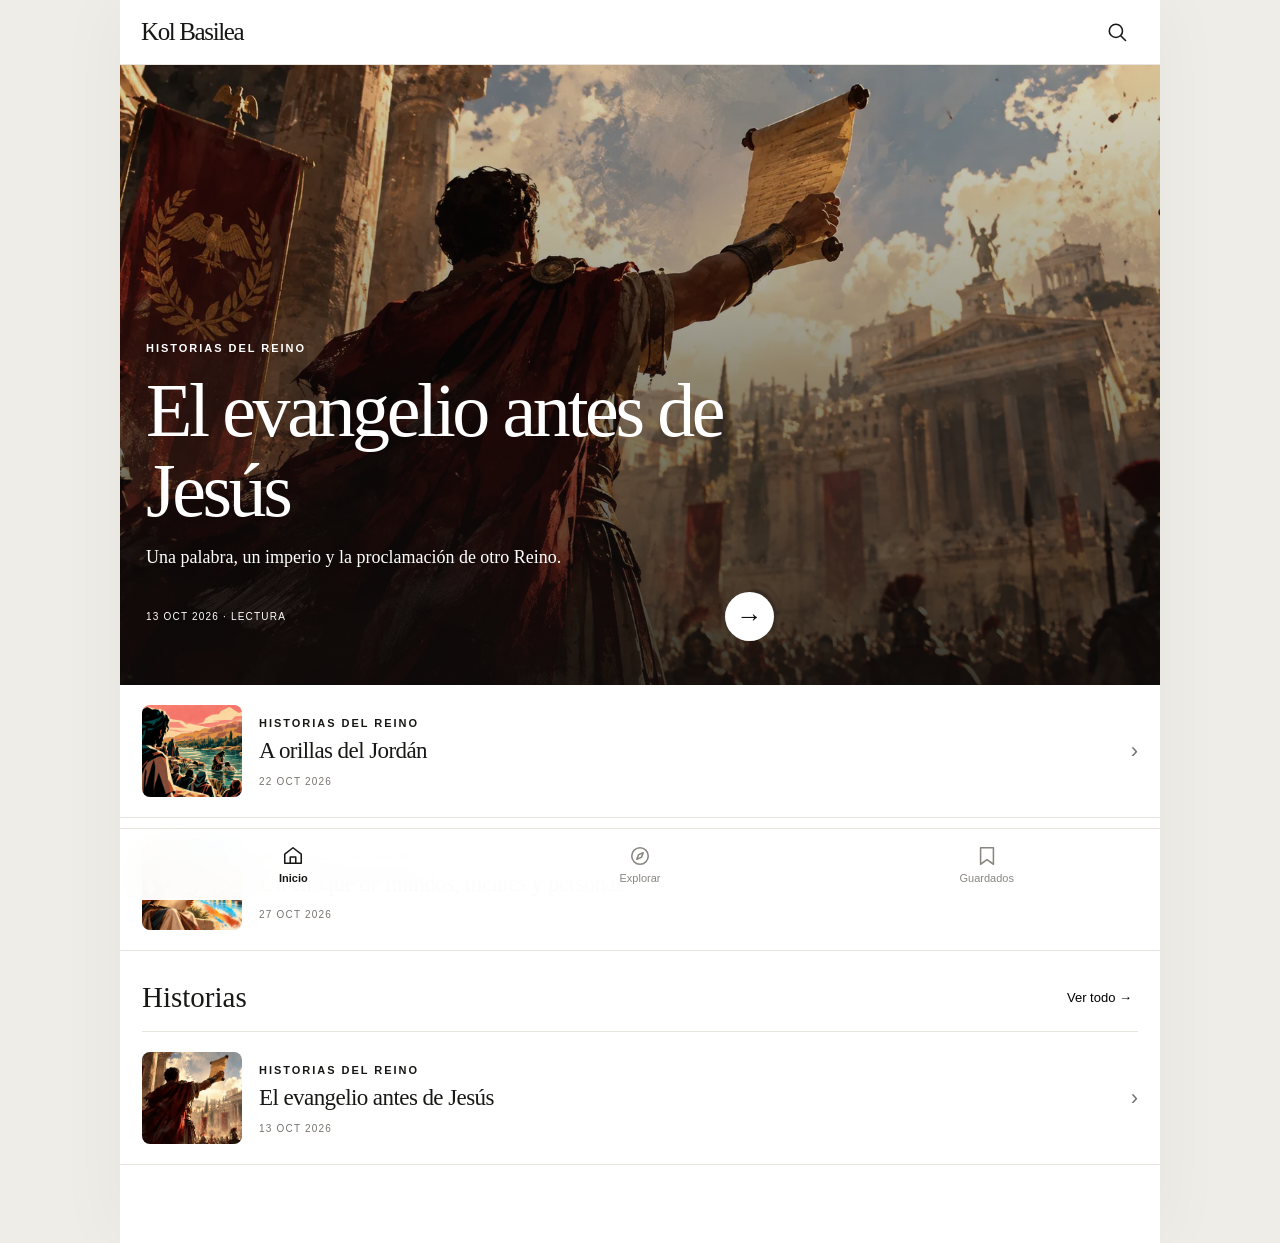
==== commit df426403: "Actualizar caché de la portada final en las listas" ====
--- a/index.html
+++ b/index.html
@@ -1 +1 @@
-<!doctype html><html lang="es"><head><meta charset="utf-8"><meta name="viewport" content="width=device-width,initial-scale=1,viewport-fit=cover"><meta name="theme-color" content="#ffffff"><title>Kol Basilea — Historias del Reino</title><link rel="stylesheet" href="assets/style.css"><script src="assets/app.js" defer></script><meta name="description" content="Historias del Reino, personajes bíblicos e investigación histórica sobre las Escrituras y el mundo del siglo I."><link rel="canonical" href="https://ivanndlezz.github.io/kol-basilea/"><meta name="robots" content="index,follow,max-image-preview:large"><meta property="og:locale" content="es_MX"><meta property="og:site_name" content="Kol Basilea"><meta property="og:type" content="website"><meta property="og:title" content="Kol Basilea — Historias del Reino"><meta property="og:description" content="Historias del Reino, personajes bíblicos e investigación histórica sobre las Escrituras y el mundo del siglo I."><meta property="og:url" content="https://ivanndlezz.github.io/kol-basilea/"><meta property="og:image" content="https://ivanndlezz.github.io/kol-basilea/assets/evangelio-antes-de-jesus.webp"><meta property="og:image:alt" content="Kol Basilea — Historias del Reino"><meta name="twitter:card" content="summary_large_image"><meta name="twitter:title" content="Kol Basilea — Historias del Reino"><meta name="twitter:description" content="Historias del Reino, personajes bíblicos e investigación histórica sobre las Escrituras y el mundo del siglo I."><meta name="twitter:image" content="https://ivanndlezz.github.io/kol-basilea/assets/evangelio-antes-de-jesus.webp"><script type="application/ld+json">{"@context":"https://schema.org","@type":"WebSite","name":"Kol Basilea","url":"https://ivanndlezz.github.io/kol-basilea/","inLanguage":"es-MX","description":"Historias del Reino, personajes bíblicos e investigación histórica sobre las Escrituras y el mundo del siglo I."}</script></head><body><div class="app-shell"><header class="topbar"><a href="./" class="brand">Kol Basilea</a><button class="icon-btn" type="button" aria-label="Buscar" data-search-toggle><svg viewBox="0 0 24 24" fill="none" stroke="currentColor" stroke-width="1.8"><circle cx="10.8" cy="10.8" r="7.2"/><path d="m16.3 16.3 5 5"/></svg></button></header><div class="search-panel" data-search-panel hidden><label for="search" class="eyebrow">Buscar artículos</label><input id="search" data-search-input type="search" placeholder="Buscar en Kol Basilea"></div><main class="views"><section class="view" data-view="inicio"><a class="hero-cover" href="historias-del-reino/el-evangelio-antes-de-jesus/"><div class="cover-art" aria-hidden="true"></div><div class="hero-copy"><span class="eyebrow">Historias del Reino</span><h1>El evangelio antes de Jesús</h1><p>Una palabra, un imperio y la proclamación de otro Reino.</p><div class="hero-actions"><span class="meta">13 OCT 2026 · LECTURA</span><span class="round-link" aria-hidden="true">→</span></div></div></a><a class="story-row" href="historias-del-reino/a-orillas-del-jordan/"><div class="story-thumb" aria-hidden="true" style="background-image:url('historias-del-reino/a-orillas-del-jordan/portada.png');background-size:cover;background-position:center;color:transparent">יר</div><div class="story-body"><span class="eyebrow">Historias del Reino</span><h3>A orillas del Jordán</h3><span class="meta">22 OCT 2026</span></div><span class="arrow">›</span></a><a class="story-row" href="historias-del-reino/un-choque-de-mundos-mentes-y-personas/"><div class="story-thumb" aria-hidden="true" style="background-image:url('assets/historias-del-reino-portada-redisenada.jpg?rev=20261027-4');background-size:cover;background-position:center;color:transparent">κοσ</div><div class="story-body"><span class="eyebrow">Historias del Reino</span><h3>Un choque de mundos, mentes y personas</h3><span class="meta">27 OCT 2026</span></div><span class="arrow">›</span></a><div class="section-heading"><h2>Historias</h2><button class="text-action" type="button" data-show="explorar">Ver todo →</button></div><a class="story-row" href="historias-del-reino/el-evangelio-antes-de-jesus/"><div class="story-thumb" aria-hidden="true">εὐ</div><div class="story-body"><span class="eyebrow">Historias del Reino</span><h3>El evangelio antes de Jesús</h3><span class="meta">13 OCT 2026</span></div><span class="arrow">›</span></a></section><section class="view" data-view="explorar" hidden><h1 class="page-title">Explorar</h1><div class="filters" aria-label="Filtrar por categoría"><button class="chip" data-filter="todos" aria-pressed="true">Todos</button><button class="chip" data-filter="historias" aria-pressed="false">Historias del Reino</button><button class="chip" data-filter="estudios" aria-pressed="false">Estudios</button><button class="chip" data-filter="reflexiones" aria-pressed="false">Reflexiones</button></div><a class="story-row" data-search-item data-category="historias" href="historias-del-reino/el-evangelio-antes-de-jesus/"><div class="story-thumb" aria-hidden="true">εὐ</div><div class="story-body"><span class="eyebrow">Historias del Reino</span><h3>El evangelio antes de Jesús</h3><span class="meta">13 OCT 2026</span></div><span class="arrow">›</span></a><a class="story-row" data-search-item data-category="historias" href="historias-del-reino/a-orillas-del-jordan/"><div class="story-thumb" aria-hidden="true" style="background-image:url('historias-del-reino/a-orillas-del-jordan/portada.png');background-size:cover;background-position:center;color:transparent">יר</div><div class="story-body"><span class="eyebrow">Historias del Reino</span><h3>A orillas del Jordán</h3><span class="meta">22 OCT 2026</span></div><span class="arrow">›</span></a><a class="story-row" data-search-item data-category="historias" href="historias-del-reino/un-choque-de-mundos-mentes-y-personas/"><div class="story-thumb" aria-hidden="true" style="background-image:url('assets/historias-del-reino-portada-redisenada.jpg?rev=20261027-4');background-size:cover;background-position:center;color:transparent">κοσ</div><div class="story-body"><span class="eyebrow">Historias del Reino</span><h3>Un choque de mundos, mentes y personas</h3><span class="meta">27 OCT 2026</span></div><span class="arrow">›</span></a><section class="people-section"><div class="section-heading"><h2>Personajes</h2><span class="meta">ARCHIVO HISTÓRICO</span></div><p class="people-intro">Conoce a quienes aparecen en nuestras historias y descubre cuándo vivieron.</p><a class="person-list-item" href="personajes/cesar-augusto.html"><span class="person-mini">A</span><span><strong>César Augusto</strong><small>Octaviano · 63 a. C. – 14 d. C.</small></span><span>›</span></a><a class="person-list-item" href="personajes/jesus-de-nazaret.html"><span class="person-mini">ΙΧ</span><span><strong>Jesús de Nazaret</strong><small>Yeshúa · siglo I</small></span><span>›</span></a><a class="person-list-item" href="personajes/marcos.html"><span class="person-mini">M</span><span><strong>Marcos</strong><small>Marcos el Evangelista · siglo I</small></span><span>›</span></a></section><div class="empty-state" data-no-results hidden>No hay artículos que coincidan con esta búsqueda.</div></section><section class="view" data-view="guardados" hidden><h1 class="page-title">Guardados</h1><div data-saved-list hidden><a class="story-row" href="historias-del-reino/a-orillas-del-jordan/"><div class="story-thumb" aria-hidden="true" style="background-image:url('historias-del-reino/a-orillas-del-jordan/portada.png');background-size:cover;background-position:center;color:transparent">יר</div><div class="story-body"><span class="eyebrow">Historias del Reino</span><h3>A orillas del Jordán</h3><span class="meta">22 OCT 2026</span></div><span class="arrow">›</span></a><a class="story-row" href="historias-del-reino/un-choque-de-mundos-mentes-y-personas/"><div class="story-thumb" aria-hidden="true" style="background-image:url('assets/historias-del-reino-portada-redisenada.jpg?rev=20261027-4');background-size:cover;background-position:center;color:transparent">κοσ</div><div class="story-body"><span class="eyebrow">Historias del Reino</span><h3>Un choque de mundos, mentes y personas</h3><span class="meta">27 OCT 2026</span></div><span class="arrow">›</span></a><a class="story-row" href="historias-del-reino/el-evangelio-antes-de-jesus/"><div class="story-thumb" aria-hidden="true">εὐ</div><div class="story-body"><span class="eyebrow">Historias del Reino</span><h3>El evangelio antes de Jesús</h3></div><span class="arrow">›</span></a></div><div class="empty-state" data-saved-empty>Los artículos que guardes aparecerán aquí, en este dispositivo.</div></section></main><nav class="tabbar" aria-label="Navegación principal"><button class="tab" type="button" data-tab="inicio" aria-selected="true"><svg viewBox="0 0 24 24"><path d="m3 10 9-7 9 7v10H3z"/><path d="M9 20v-7h6v7"/></svg>Inicio</button><button class="tab" type="button" data-tab="explorar" aria-selected="false"><svg viewBox="0 0 24 24"><circle cx="12" cy="12" r="9"/><path d="m15.5 8.5-2 5-5 2 2-5z"/></svg>Explorar</button><button class="tab" type="button" data-tab="guardados" aria-selected="false"><svg viewBox="0 0 24 24"><path d="M5 3h14v18l-7-5-7 5z"/></svg>Guardados</button></nav></div></body></html>+<!doctype html><html lang="es"><head><meta charset="utf-8"><meta name="viewport" content="width=device-width,initial-scale=1,viewport-fit=cover"><meta name="theme-color" content="#ffffff"><title>Kol Basilea — Historias del Reino</title><link rel="stylesheet" href="assets/style.css"><script src="assets/app.js" defer></script><meta name="description" content="Historias del Reino, personajes bíblicos e investigación histórica sobre las Escrituras y el mundo del siglo I."><link rel="canonical" href="https://ivanndlezz.github.io/kol-basilea/"><meta name="robots" content="index,follow,max-image-preview:large"><meta property="og:locale" content="es_MX"><meta property="og:site_name" content="Kol Basilea"><meta property="og:type" content="website"><meta property="og:title" content="Kol Basilea — Historias del Reino"><meta property="og:description" content="Historias del Reino, personajes bíblicos e investigación histórica sobre las Escrituras y el mundo del siglo I."><meta property="og:url" content="https://ivanndlezz.github.io/kol-basilea/"><meta property="og:image" content="https://ivanndlezz.github.io/kol-basilea/assets/evangelio-antes-de-jesus.webp"><meta property="og:image:alt" content="Kol Basilea — Historias del Reino"><meta name="twitter:card" content="summary_large_image"><meta name="twitter:title" content="Kol Basilea — Historias del Reino"><meta name="twitter:description" content="Historias del Reino, personajes bíblicos e investigación histórica sobre las Escrituras y el mundo del siglo I."><meta name="twitter:image" content="https://ivanndlezz.github.io/kol-basilea/assets/evangelio-antes-de-jesus.webp"><script type="application/ld+json">{"@context":"https://schema.org","@type":"WebSite","name":"Kol Basilea","url":"https://ivanndlezz.github.io/kol-basilea/","inLanguage":"es-MX","description":"Historias del Reino, personajes bíblicos e investigación histórica sobre las Escrituras y el mundo del siglo I."}</script></head><body><div class="app-shell"><header class="topbar"><a href="./" class="brand">Kol Basilea</a><button class="icon-btn" type="button" aria-label="Buscar" data-search-toggle><svg viewBox="0 0 24 24" fill="none" stroke="currentColor" stroke-width="1.8"><circle cx="10.8" cy="10.8" r="7.2"/><path d="m16.3 16.3 5 5"/></svg></button></header><div class="search-panel" data-search-panel hidden><label for="search" class="eyebrow">Buscar artículos</label><input id="search" data-search-input type="search" placeholder="Buscar en Kol Basilea"></div><main class="views"><section class="view" data-view="inicio"><a class="hero-cover" href="historias-del-reino/el-evangelio-antes-de-jesus/"><div class="cover-art" aria-hidden="true"></div><div class="hero-copy"><span class="eyebrow">Historias del Reino</span><h1>El evangelio antes de Jesús</h1><p>Una palabra, un imperio y la proclamación de otro Reino.</p><div class="hero-actions"><span class="meta">13 OCT 2026 · LECTURA</span><span class="round-link" aria-hidden="true">→</span></div></div></a><a class="story-row" href="historias-del-reino/a-orillas-del-jordan/"><div class="story-thumb" aria-hidden="true" style="background-image:url('historias-del-reino/a-orillas-del-jordan/portada.png');background-size:cover;background-position:center;color:transparent">יר</div><div class="story-body"><span class="eyebrow">Historias del Reino</span><h3>A orillas del Jordán</h3><span class="meta">22 OCT 2026</span></div><span class="arrow">›</span></a><a class="story-row" href="historias-del-reino/un-choque-de-mundos-mentes-y-personas/"><div class="story-thumb" aria-hidden="true" style="background-image:url('assets/historias-del-reino-portada-redisenada.jpg?rev=20261027-5');background-size:cover;background-position:center;color:transparent">κοσ</div><div class="story-body"><span class="eyebrow">Historias del Reino</span><h3>Un choque de mundos, mentes y personas</h3><span class="meta">27 OCT 2026</span></div><span class="arrow">›</span></a><div class="section-heading"><h2>Historias</h2><button class="text-action" type="button" data-show="explorar">Ver todo →</button></div><a class="story-row" href="historias-del-reino/el-evangelio-antes-de-jesus/"><div class="story-thumb" aria-hidden="true">εὐ</div><div class="story-body"><span class="eyebrow">Historias del Reino</span><h3>El evangelio antes de Jesús</h3><span class="meta">13 OCT 2026</span></div><span class="arrow">›</span></a></section><section class="view" data-view="explorar" hidden><h1 class="page-title">Explorar</h1><div class="filters" aria-label="Filtrar por categoría"><button class="chip" data-filter="todos" aria-pressed="true">Todos</button><button class="chip" data-filter="historias" aria-pressed="false">Historias del Reino</button><button class="chip" data-filter="estudios" aria-pressed="false">Estudios</button><button class="chip" data-filter="reflexiones" aria-pressed="false">Reflexiones</button></div><a class="story-row" data-search-item data-category="historias" href="historias-del-reino/el-evangelio-antes-de-jesus/"><div class="story-thumb" aria-hidden="true">εὐ</div><div class="story-body"><span class="eyebrow">Historias del Reino</span><h3>El evangelio antes de Jesús</h3><span class="meta">13 OCT 2026</span></div><span class="arrow">›</span></a><a class="story-row" data-search-item data-category="historias" href="historias-del-reino/a-orillas-del-jordan/"><div class="story-thumb" aria-hidden="true" style="background-image:url('historias-del-reino/a-orillas-del-jordan/portada.png');background-size:cover;background-position:center;color:transparent">יר</div><div class="story-body"><span class="eyebrow">Historias del Reino</span><h3>A orillas del Jordán</h3><span class="meta">22 OCT 2026</span></div><span class="arrow">›</span></a><a class="story-row" data-search-item data-category="historias" href="historias-del-reino/un-choque-de-mundos-mentes-y-personas/"><div class="story-thumb" aria-hidden="true" style="background-image:url('assets/historias-del-reino-portada-redisenada.jpg?rev=20261027-5');background-size:cover;background-position:center;color:transparent">κοσ</div><div class="story-body"><span class="eyebrow">Historias del Reino</span><h3>Un choque de mundos, mentes y personas</h3><span class="meta">27 OCT 2026</span></div><span class="arrow">›</span></a><section class="people-section"><div class="section-heading"><h2>Personajes</h2><span class="meta">ARCHIVO HISTÓRICO</span></div><p class="people-intro">Conoce a quienes aparecen en nuestras historias y descubre cuándo vivieron.</p><a class="person-list-item" href="personajes/cesar-augusto.html"><span class="person-mini">A</span><span><strong>César Augusto</strong><small>Octaviano · 63 a. C. – 14 d. C.</small></span><span>›</span></a><a class="person-list-item" href="personajes/jesus-de-nazaret.html"><span class="person-mini">ΙΧ</span><span><strong>Jesús de Nazaret</strong><small>Yeshúa · siglo I</small></span><span>›</span></a><a class="person-list-item" href="personajes/marcos.html"><span class="person-mini">M</span><span><strong>Marcos</strong><small>Marcos el Evangelista · siglo I</small></span><span>›</span></a></section><div class="empty-state" data-no-results hidden>No hay artículos que coincidan con esta búsqueda.</div></section><section class="view" data-view="guardados" hidden><h1 class="page-title">Guardados</h1><div data-saved-list hidden><a class="story-row" href="historias-del-reino/a-orillas-del-jordan/"><div class="story-thumb" aria-hidden="true" style="background-image:url('historias-del-reino/a-orillas-del-jordan/portada.png');background-size:cover;background-position:center;color:transparent">יר</div><div class="story-body"><span class="eyebrow">Historias del Reino</span><h3>A orillas del Jordán</h3><span class="meta">22 OCT 2026</span></div><span class="arrow">›</span></a><a class="story-row" href="historias-del-reino/un-choque-de-mundos-mentes-y-personas/"><div class="story-thumb" aria-hidden="true" style="background-image:url('assets/historias-del-reino-portada-redisenada.jpg?rev=20261027-5');background-size:cover;background-position:center;color:transparent">κοσ</div><div class="story-body"><span class="eyebrow">Historias del Reino</span><h3>Un choque de mundos, mentes y personas</h3><span class="meta">27 OCT 2026</span></div><span class="arrow">›</span></a><a class="story-row" href="historias-del-reino/el-evangelio-antes-de-jesus/"><div class="story-thumb" aria-hidden="true">εὐ</div><div class="story-body"><span class="eyebrow">Historias del Reino</span><h3>El evangelio antes de Jesús</h3></div><span class="arrow">›</span></a></div><div class="empty-state" data-saved-empty>Los artículos que guardes aparecerán aquí, en este dispositivo.</div></section></main><nav class="tabbar" aria-label="Navegación principal"><button class="tab" type="button" data-tab="inicio" aria-selected="true"><svg viewBox="0 0 24 24"><path d="m3 10 9-7 9 7v10H3z"/><path d="M9 20v-7h6v7"/></svg>Inicio</button><button class="tab" type="button" data-tab="explorar" aria-selected="false"><svg viewBox="0 0 24 24"><circle cx="12" cy="12" r="9"/><path d="m15.5 8.5-2 5-5 2 2-5z"/></svg>Explorar</button><button class="tab" type="button" data-tab="guardados" aria-selected="false"><svg viewBox="0 0 24 24"><path d="M5 3h14v18l-7-5-7 5z"/></svg>Guardados</button></nav></div></body></html>
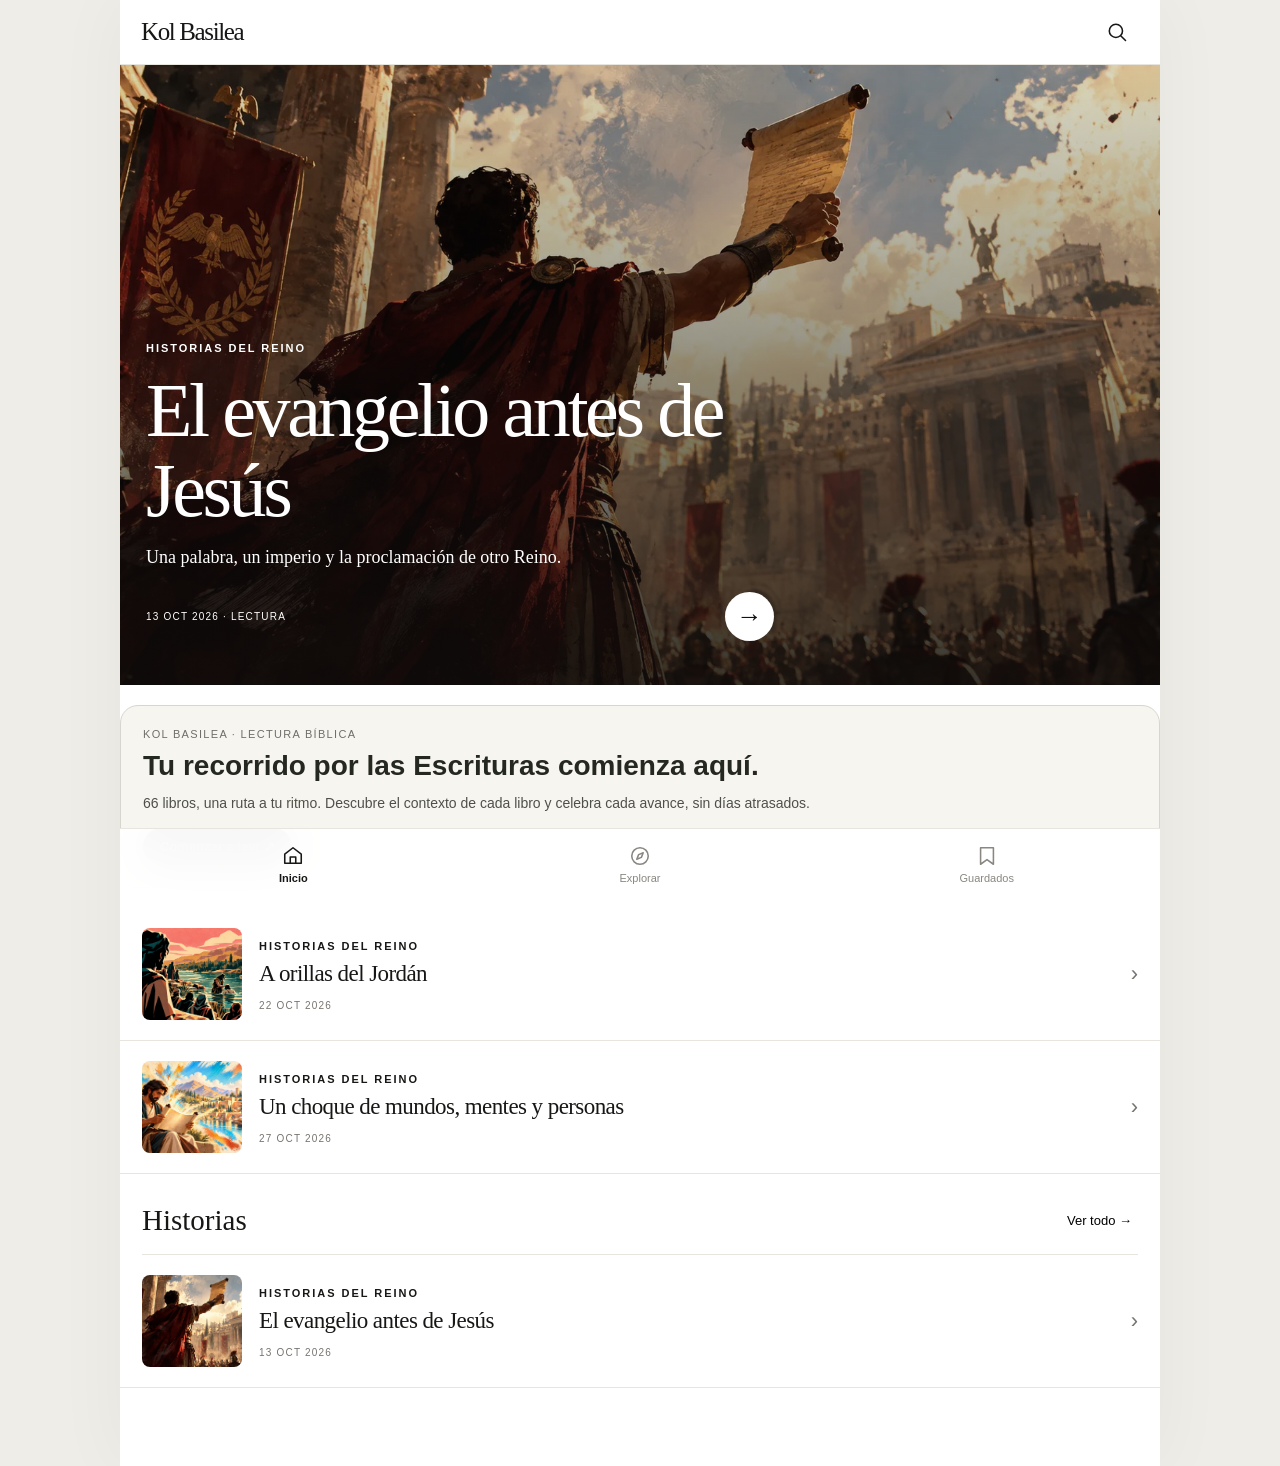
==== commit 07a674e3: "Agregar CTA de lectura bíblica a Kol Basilea" ====
--- a/index.html
+++ b/index.html
@@ -1 +1 @@
-<!doctype html><html lang="es"><head><meta charset="utf-8"><meta name="viewport" content="width=device-width,initial-scale=1,viewport-fit=cover"><meta name="theme-color" content="#ffffff"><title>Kol Basilea — Historias del Reino</title><link rel="stylesheet" href="assets/style.css"><script src="assets/app.js" defer></script><meta name="description" content="Historias del Reino, personajes bíblicos e investigación histórica sobre las Escrituras y el mundo del siglo I."><link rel="canonical" href="https://ivanndlezz.github.io/kol-basilea/"><meta name="robots" content="index,follow,max-image-preview:large"><meta property="og:locale" content="es_MX"><meta property="og:site_name" content="Kol Basilea"><meta property="og:type" content="website"><meta property="og:title" content="Kol Basilea — Historias del Reino"><meta property="og:description" content="Historias del Reino, personajes bíblicos e investigación histórica sobre las Escrituras y el mundo del siglo I."><meta property="og:url" content="https://ivanndlezz.github.io/kol-basilea/"><meta property="og:image" content="https://ivanndlezz.github.io/kol-basilea/assets/evangelio-antes-de-jesus.webp"><meta property="og:image:alt" content="Kol Basilea — Historias del Reino"><meta name="twitter:card" content="summary_large_image"><meta name="twitter:title" content="Kol Basilea — Historias del Reino"><meta name="twitter:description" content="Historias del Reino, personajes bíblicos e investigación histórica sobre las Escrituras y el mundo del siglo I."><meta name="twitter:image" content="https://ivanndlezz.github.io/kol-basilea/assets/evangelio-antes-de-jesus.webp"><script type="application/ld+json">{"@context":"https://schema.org","@type":"WebSite","name":"Kol Basilea","url":"https://ivanndlezz.github.io/kol-basilea/","inLanguage":"es-MX","description":"Historias del Reino, personajes bíblicos e investigación histórica sobre las Escrituras y el mundo del siglo I."}</script></head><body><div class="app-shell"><header class="topbar"><a href="./" class="brand">Kol Basilea</a><button class="icon-btn" type="button" aria-label="Buscar" data-search-toggle><svg viewBox="0 0 24 24" fill="none" stroke="currentColor" stroke-width="1.8"><circle cx="10.8" cy="10.8" r="7.2"/><path d="m16.3 16.3 5 5"/></svg></button></header><div class="search-panel" data-search-panel hidden><label for="search" class="eyebrow">Buscar artículos</label><input id="search" data-search-input type="search" placeholder="Buscar en Kol Basilea"></div><main class="views"><section class="view" data-view="inicio"><a class="hero-cover" href="historias-del-reino/el-evangelio-antes-de-jesus/"><div class="cover-art" aria-hidden="true"></div><div class="hero-copy"><span class="eyebrow">Historias del Reino</span><h1>El evangelio antes de Jesús</h1><p>Una palabra, un imperio y la proclamación de otro Reino.</p><div class="hero-actions"><span class="meta">13 OCT 2026 · LECTURA</span><span class="round-link" aria-hidden="true">→</span></div></div></a><a class="story-row" href="historias-del-reino/a-orillas-del-jordan/"><div class="story-thumb" aria-hidden="true" style="background-image:url('historias-del-reino/a-orillas-del-jordan/portada.png');background-size:cover;background-position:center;color:transparent">יר</div><div class="story-body"><span class="eyebrow">Historias del Reino</span><h3>A orillas del Jordán</h3><span class="meta">22 OCT 2026</span></div><span class="arrow">›</span></a><a class="story-row" href="historias-del-reino/un-choque-de-mundos-mentes-y-personas/"><div class="story-thumb" aria-hidden="true" style="background-image:url('assets/historias-del-reino-portada-redisenada.jpg?rev=20261027-5');background-size:cover;background-position:center;color:transparent">κοσ</div><div class="story-body"><span class="eyebrow">Historias del Reino</span><h3>Un choque de mundos, mentes y personas</h3><span class="meta">27 OCT 2026</span></div><span class="arrow">›</span></a><div class="section-heading"><h2>Historias</h2><button class="text-action" type="button" data-show="explorar">Ver todo →</button></div><a class="story-row" href="historias-del-reino/el-evangelio-antes-de-jesus/"><div class="story-thumb" aria-hidden="true">εὐ</div><div class="story-body"><span class="eyebrow">Historias del Reino</span><h3>El evangelio antes de Jesús</h3><span class="meta">13 OCT 2026</span></div><span class="arrow">›</span></a></section><section class="view" data-view="explorar" hidden><h1 class="page-title">Explorar</h1><div class="filters" aria-label="Filtrar por categoría"><button class="chip" data-filter="todos" aria-pressed="true">Todos</button><button class="chip" data-filter="historias" aria-pressed="false">Historias del Reino</button><button class="chip" data-filter="estudios" aria-pressed="false">Estudios</button><button class="chip" data-filter="reflexiones" aria-pressed="false">Reflexiones</button></div><a class="story-row" data-search-item data-category="historias" href="historias-del-reino/el-evangelio-antes-de-jesus/"><div class="story-thumb" aria-hidden="true">εὐ</div><div class="story-body"><span class="eyebrow">Historias del Reino</span><h3>El evangelio antes de Jesús</h3><span class="meta">13 OCT 2026</span></div><span class="arrow">›</span></a><a class="story-row" data-search-item data-category="historias" href="historias-del-reino/a-orillas-del-jordan/"><div class="story-thumb" aria-hidden="true" style="background-image:url('historias-del-reino/a-orillas-del-jordan/portada.png');background-size:cover;background-position:center;color:transparent">יר</div><div class="story-body"><span class="eyebrow">Historias del Reino</span><h3>A orillas del Jordán</h3><span class="meta">22 OCT 2026</span></div><span class="arrow">›</span></a><a class="story-row" data-search-item data-category="historias" href="historias-del-reino/un-choque-de-mundos-mentes-y-personas/"><div class="story-thumb" aria-hidden="true" style="background-image:url('assets/historias-del-reino-portada-redisenada.jpg?rev=20261027-5');background-size:cover;background-position:center;color:transparent">κοσ</div><div class="story-body"><span class="eyebrow">Historias del Reino</span><h3>Un choque de mundos, mentes y personas</h3><span class="meta">27 OCT 2026</span></div><span class="arrow">›</span></a><section class="people-section"><div class="section-heading"><h2>Personajes</h2><span class="meta">ARCHIVO HISTÓRICO</span></div><p class="people-intro">Conoce a quienes aparecen en nuestras historias y descubre cuándo vivieron.</p><a class="person-list-item" href="personajes/cesar-augusto.html"><span class="person-mini">A</span><span><strong>César Augusto</strong><small>Octaviano · 63 a. C. – 14 d. C.</small></span><span>›</span></a><a class="person-list-item" href="personajes/jesus-de-nazaret.html"><span class="person-mini">ΙΧ</span><span><strong>Jesús de Nazaret</strong><small>Yeshúa · siglo I</small></span><span>›</span></a><a class="person-list-item" href="personajes/marcos.html"><span class="person-mini">M</span><span><strong>Marcos</strong><small>Marcos el Evangelista · siglo I</small></span><span>›</span></a></section><div class="empty-state" data-no-results hidden>No hay artículos que coincidan con esta búsqueda.</div></section><section class="view" data-view="guardados" hidden><h1 class="page-title">Guardados</h1><div data-saved-list hidden><a class="story-row" href="historias-del-reino/a-orillas-del-jordan/"><div class="story-thumb" aria-hidden="true" style="background-image:url('historias-del-reino/a-orillas-del-jordan/portada.png');background-size:cover;background-position:center;color:transparent">יר</div><div class="story-body"><span class="eyebrow">Historias del Reino</span><h3>A orillas del Jordán</h3><span class="meta">22 OCT 2026</span></div><span class="arrow">›</span></a><a class="story-row" href="historias-del-reino/un-choque-de-mundos-mentes-y-personas/"><div class="story-thumb" aria-hidden="true" style="background-image:url('assets/historias-del-reino-portada-redisenada.jpg?rev=20261027-5');background-size:cover;background-position:center;color:transparent">κοσ</div><div class="story-body"><span class="eyebrow">Historias del Reino</span><h3>Un choque de mundos, mentes y personas</h3><span class="meta">27 OCT 2026</span></div><span class="arrow">›</span></a><a class="story-row" href="historias-del-reino/el-evangelio-antes-de-jesus/"><div class="story-thumb" aria-hidden="true">εὐ</div><div class="story-body"><span class="eyebrow">Historias del Reino</span><h3>El evangelio antes de Jesús</h3></div><span class="arrow">›</span></a></div><div class="empty-state" data-saved-empty>Los artículos que guardes aparecerán aquí, en este dispositivo.</div></section></main><nav class="tabbar" aria-label="Navegación principal"><button class="tab" type="button" data-tab="inicio" aria-selected="true"><svg viewBox="0 0 24 24"><path d="m3 10 9-7 9 7v10H3z"/><path d="M9 20v-7h6v7"/></svg>Inicio</button><button class="tab" type="button" data-tab="explorar" aria-selected="false"><svg viewBox="0 0 24 24"><circle cx="12" cy="12" r="9"/><path d="m15.5 8.5-2 5-5 2 2-5z"/></svg>Explorar</button><button class="tab" type="button" data-tab="guardados" aria-selected="false"><svg viewBox="0 0 24 24"><path d="M5 3h14v18l-7-5-7 5z"/></svg>Guardados</button></nav></div></body></html>+<!doctype html><html lang="es"><head><meta charset="utf-8"><meta name="viewport" content="width=device-width,initial-scale=1,viewport-fit=cover"><meta name="theme-color" content="#ffffff"><script src="assets/clarity.js" defer></script><title>Kol Basilea — Historias del Reino</title><link rel="stylesheet" href="assets/style.css"><script src="assets/app.js" defer></script><meta name="description" content="Historias del Reino, personajes bíblicos e investigación histórica sobre las Escrituras y el mundo del siglo I."><link rel="canonical" href="https://ivanndlezz.github.io/kol-basilea/"><meta name="robots" content="index,follow,max-image-preview:large"><meta property="og:locale" content="es_MX"><meta property="og:site_name" content="Kol Basilea"><meta property="og:type" content="website"><meta property="og:title" content="Kol Basilea — Historias del Reino"><meta property="og:description" content="Historias del Reino, personajes bíblicos e investigación histórica sobre las Escrituras y el mundo del siglo I."><meta property="og:url" content="https://ivanndlezz.github.io/kol-basilea/"><meta property="og:image" content="https://ivanndlezz.github.io/kol-basilea/assets/evangelio-antes-de-jesus.webp"><meta property="og:image:alt" content="Kol Basilea — Historias del Reino"><meta name="twitter:card" content="summary_large_image"><meta name="twitter:title" content="Kol Basilea — Historias del Reino"><meta name="twitter:description" content="Historias del Reino, personajes bíblicos e investigación histórica sobre las Escrituras y el mundo del siglo I."><meta name="twitter:image" content="https://ivanndlezz.github.io/kol-basilea/assets/evangelio-antes-de-jesus.webp"><script type="application/ld+json">{"@context":"https://schema.org","@type":"WebSite","name":"Kol Basilea","url":"https://ivanndlezz.github.io/kol-basilea/","inLanguage":"es-MX","description":"Historias del Reino, personajes bíblicos e investigación histórica sobre las Escrituras y el mundo del siglo I."}</script></head><body><div class="app-shell"><header class="topbar"><a href="./" class="brand">Kol Basilea</a><button class="icon-btn" type="button" aria-label="Buscar" data-search-toggle><svg viewBox="0 0 24 24" fill="none" stroke="currentColor" stroke-width="1.8"><circle cx="10.8" cy="10.8" r="7.2"/><path d="m16.3 16.3 5 5"/></svg></button></header><div class="search-panel" data-search-panel hidden><label for="search" class="eyebrow">Buscar artículos</label><input id="search" data-search-input type="search" placeholder="Buscar en Kol Basilea"></div><main class="views"><section class="view" data-view="inicio"><a class="hero-cover" href="historias-del-reino/el-evangelio-antes-de-jesus/"><div class="cover-art" aria-hidden="true"></div><div class="hero-copy"><span class="eyebrow">Historias del Reino</span><h1>El evangelio antes de Jesús</h1><p>Una palabra, un imperio y la proclamación de otro Reino.</p><div class="hero-actions"><span class="meta">13 OCT 2026 · LECTURA</span><span class="round-link" aria-hidden="true">→</span></div></div></a><a href="https://ivanndlezz.github.io/kol-basilea-lectura/" target="_blank" rel="noopener noreferrer" aria-label="Comenzar a leer la Biblia con Kol Basilea" style="display:block;margin:20px 0;padding:22px;border:1px solid #d8d5ce;border-radius:18px;background:#f7f5ef;color:#252820;text-decoration:none"><span style="display:block;font-size:11px;letter-spacing:.12em;text-transform:uppercase;opacity:.65;margin-bottom:9px">KOL BASILEA · LECTURA BÍBLICA</span><strong style="display:block;font-size:clamp(21px,5vw,28px);line-height:1.2;margin-bottom:10px">Tu recorrido por las Escrituras comienza aquí.</strong><span style="display:block;font-size:14px;line-height:1.55;opacity:.8;margin-bottom:14px">66 libros, una ruta a tu ritmo. Descubre el contexto de cada libro y celebra cada avance, sin días atrasados.</span><span style="display:inline-block;border-radius:30px;background:#28372e;color:white;padding:11px 17px;font-size:13px;font-weight:650">Comenzar a leer ↗</span></a><a class="story-row" href="historias-del-reino/a-orillas-del-jordan/"><div class="story-thumb" aria-hidden="true" style="background-image:url('historias-del-reino/a-orillas-del-jordan/portada.png');background-size:cover;background-position:center;color:transparent">יר</div><div class="story-body"><span class="eyebrow">Historias del Reino</span><h3>A orillas del Jordán</h3><span class="meta">22 OCT 2026</span></div><span class="arrow">›</span></a><a class="story-row" href="historias-del-reino/un-choque-de-mundos-mentes-y-personas/"><div class="story-thumb" aria-hidden="true" style="background-image:url('assets/historias-del-reino-portada-redisenada.jpg?rev=20261027-5');background-size:cover;background-position:center;color:transparent">κοσ</div><div class="story-body"><span class="eyebrow">Historias del Reino</span><h3>Un choque de mundos, mentes y personas</h3><span class="meta">27 OCT 2026</span></div><span class="arrow">›</span></a><div class="section-heading"><h2>Historias</h2><button class="text-action" type="button" data-show="explorar">Ver todo →</button></div><a class="story-row" href="historias-del-reino/el-evangelio-antes-de-jesus/"><div class="story-thumb" aria-hidden="true">εὐ</div><div class="story-body"><span class="eyebrow">Historias del Reino</span><h3>El evangelio antes de Jesús</h3><span class="meta">13 OCT 2026</span></div><span class="arrow">›</span></a></section><section class="view" data-view="explorar" hidden><h1 class="page-title">Explorar</h1><div class="filters" aria-label="Filtrar por categoría"><button class="chip" data-filter="todos" aria-pressed="true">Todos</button><button class="chip" data-filter="historias" aria-pressed="false">Historias del Reino</button><button class="chip" data-filter="estudios" aria-pressed="false">Estudios</button><button class="chip" data-filter="reflexiones" aria-pressed="false">Reflexiones</button></div><a class="story-row" data-search-item data-category="historias" href="historias-del-reino/el-evangelio-antes-de-jesus/"><div class="story-thumb" aria-hidden="true">εὐ</div><div class="story-body"><span class="eyebrow">Historias del Reino</span><h3>El evangelio antes de Jesús</h3><span class="meta">13 OCT 2026</span></div><span class="arrow">›</span></a><a class="story-row" data-search-item data-category="historias" href="historias-del-reino/a-orillas-del-jordan/"><div class="story-thumb" aria-hidden="true" style="background-image:url('historias-del-reino/a-orillas-del-jordan/portada.png');background-size:cover;background-position:center;color:transparent">יר</div><div class="story-body"><span class="eyebrow">Historias del Reino</span><h3>A orillas del Jordán</h3><span class="meta">22 OCT 2026</span></div><span class="arrow">›</span></a><a class="story-row" data-search-item data-category="historias" href="historias-del-reino/un-choque-de-mundos-mentes-y-personas/"><div class="story-thumb" aria-hidden="true" style="background-image:url('assets/historias-del-reino-portada-redisenada.jpg?rev=20261027-5');background-size:cover;background-position:center;color:transparent">κοσ</div><div class="story-body"><span class="eyebrow">Historias del Reino</span><h3>Un choque de mundos, mentes y personas</h3><span class="meta">27 OCT 2026</span></div><span class="arrow">›</span></a><section class="people-section"><div class="section-heading"><h2>Personajes</h2><span class="meta">ARCHIVO HISTÓRICO</span></div><p class="people-intro">Conoce a quienes aparecen en nuestras historias y descubre cuándo vivieron.</p><a class="person-list-item" href="personajes/cesar-augusto.html"><span class="person-mini">A</span><span><strong>César Augusto</strong><small>Octaviano · 63 a. C. – 14 d. C.</small></span><span>›</span></a><a class="person-list-item" href="personajes/jesus-de-nazaret.html"><span class="person-mini">ΙΧ</span><span><strong>Jesús de Nazaret</strong><small>Yeshúa · siglo I</small></span><span>›</span></a><a class="person-list-item" href="personajes/marcos.html"><span class="person-mini">M</span><span><strong>Marcos</strong><small>Marcos el Evangelista · siglo I</small></span><span>›</span></a></section><div class="empty-state" data-no-results hidden>No hay artículos que coincidan con esta búsqueda.</div></section><section class="view" data-view="guardados" hidden><h1 class="page-title">Guardados</h1><div data-saved-list hidden><a class="story-row" href="historias-del-reino/a-orillas-del-jordan/"><div class="story-thumb" aria-hidden="true" style="background-image:url('historias-del-reino/a-orillas-del-jordan/portada.png');background-size:cover;background-position:center;color:transparent">יר</div><div class="story-body"><span class="eyebrow">Historias del Reino</span><h3>A orillas del Jordán</h3><span class="meta">22 OCT 2026</span></div><span class="arrow">›</span></a><a class="story-row" href="historias-del-reino/un-choque-de-mundos-mentes-y-personas/"><div class="story-thumb" aria-hidden="true" style="background-image:url('assets/historias-del-reino-portada-redisenada.jpg?rev=20261027-5');background-size:cover;background-position:center;color:transparent">κοσ</div><div class="story-body"><span class="eyebrow">Historias del Reino</span><h3>Un choque de mundos, mentes y personas</h3><span class="meta">27 OCT 2026</span></div><span class="arrow">›</span></a><a class="story-row" href="historias-del-reino/el-evangelio-antes-de-jesus/"><div class="story-thumb" aria-hidden="true">εὐ</div><div class="story-body"><span class="eyebrow">Historias del Reino</span><h3>El evangelio antes de Jesús</h3></div><span class="arrow">›</span></a></div><div class="empty-state" data-saved-empty>Los artículos que guardes aparecerán aquí, en este dispositivo.</div></section></main><nav class="tabbar" aria-label="Navegación principal"><button class="tab" type="button" data-tab="inicio" aria-selected="true"><svg viewBox="0 0 24 24"><path d="m3 10 9-7 9 7v10H3z"/><path d="M9 20v-7h6v7"/></svg>Inicio</button><button class="tab" type="button" data-tab="explorar" aria-selected="false"><svg viewBox="0 0 24 24"><circle cx="12" cy="12" r="9"/><path d="m15.5 8.5-2 5-5 2 2-5z"/></svg>Explorar</button><button class="tab" type="button" data-tab="guardados" aria-selected="false"><svg viewBox="0 0 24 24"><path d="M5 3h14v18l-7-5-7 5z"/></svg>Guardados</button></nav></div></body></html>
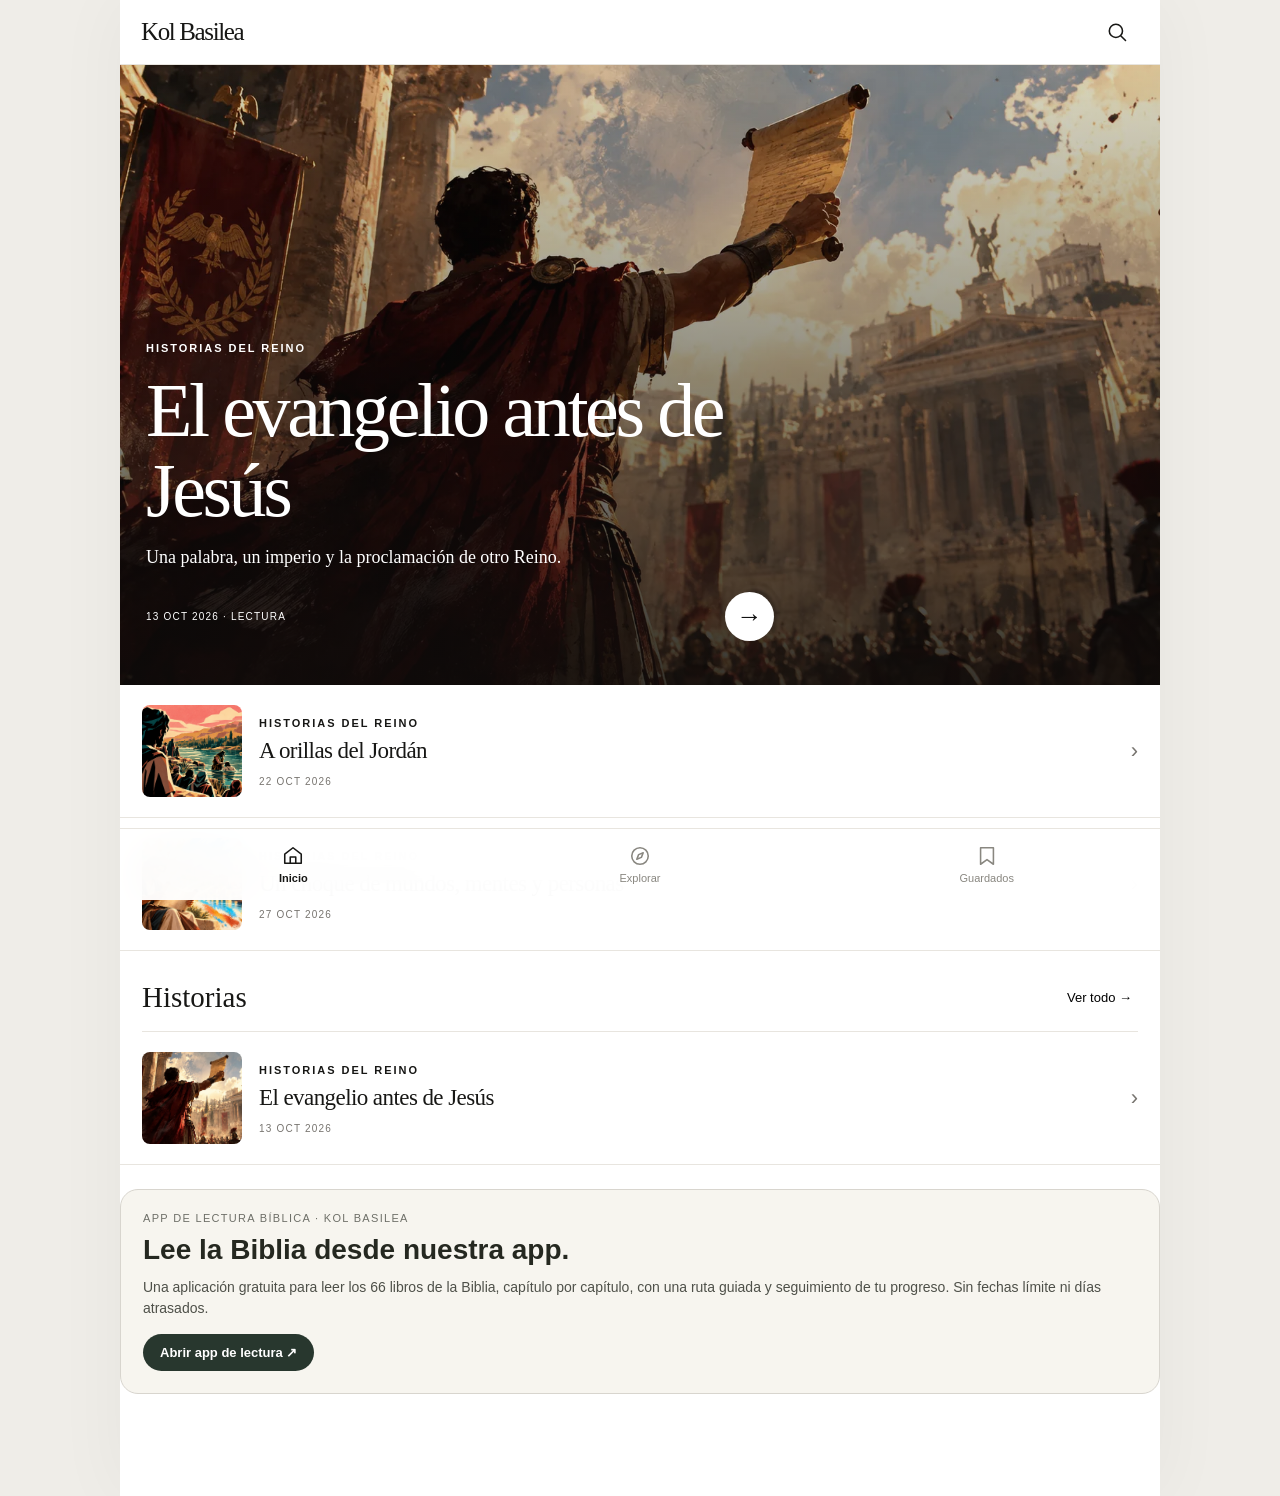
==== commit 72c28647: "Mover CTA al final y aclarar que es una app para leer la Biblia" ====
--- a/index.html
+++ b/index.html
@@ -1 +1 @@
-<!doctype html><html lang="es"><head><meta charset="utf-8"><meta name="viewport" content="width=device-width,initial-scale=1,viewport-fit=cover"><meta name="theme-color" content="#ffffff"><script src="assets/clarity.js" defer></script><title>Kol Basilea — Historias del Reino</title><link rel="stylesheet" href="assets/style.css"><script src="assets/app.js" defer></script><meta name="description" content="Historias del Reino, personajes bíblicos e investigación histórica sobre las Escrituras y el mundo del siglo I."><link rel="canonical" href="https://ivanndlezz.github.io/kol-basilea/"><meta name="robots" content="index,follow,max-image-preview:large"><meta property="og:locale" content="es_MX"><meta property="og:site_name" content="Kol Basilea"><meta property="og:type" content="website"><meta property="og:title" content="Kol Basilea — Historias del Reino"><meta property="og:description" content="Historias del Reino, personajes bíblicos e investigación histórica sobre las Escrituras y el mundo del siglo I."><meta property="og:url" content="https://ivanndlezz.github.io/kol-basilea/"><meta property="og:image" content="https://ivanndlezz.github.io/kol-basilea/assets/evangelio-antes-de-jesus.webp"><meta property="og:image:alt" content="Kol Basilea — Historias del Reino"><meta name="twitter:card" content="summary_large_image"><meta name="twitter:title" content="Kol Basilea — Historias del Reino"><meta name="twitter:description" content="Historias del Reino, personajes bíblicos e investigación histórica sobre las Escrituras y el mundo del siglo I."><meta name="twitter:image" content="https://ivanndlezz.github.io/kol-basilea/assets/evangelio-antes-de-jesus.webp"><script type="application/ld+json">{"@context":"https://schema.org","@type":"WebSite","name":"Kol Basilea","url":"https://ivanndlezz.github.io/kol-basilea/","inLanguage":"es-MX","description":"Historias del Reino, personajes bíblicos e investigación histórica sobre las Escrituras y el mundo del siglo I."}</script></head><body><div class="app-shell"><header class="topbar"><a href="./" class="brand">Kol Basilea</a><button class="icon-btn" type="button" aria-label="Buscar" data-search-toggle><svg viewBox="0 0 24 24" fill="none" stroke="currentColor" stroke-width="1.8"><circle cx="10.8" cy="10.8" r="7.2"/><path d="m16.3 16.3 5 5"/></svg></button></header><div class="search-panel" data-search-panel hidden><label for="search" class="eyebrow">Buscar artículos</label><input id="search" data-search-input type="search" placeholder="Buscar en Kol Basilea"></div><main class="views"><section class="view" data-view="inicio"><a class="hero-cover" href="historias-del-reino/el-evangelio-antes-de-jesus/"><div class="cover-art" aria-hidden="true"></div><div class="hero-copy"><span class="eyebrow">Historias del Reino</span><h1>El evangelio antes de Jesús</h1><p>Una palabra, un imperio y la proclamación de otro Reino.</p><div class="hero-actions"><span class="meta">13 OCT 2026 · LECTURA</span><span class="round-link" aria-hidden="true">→</span></div></div></a><a href="https://ivanndlezz.github.io/kol-basilea-lectura/" target="_blank" rel="noopener noreferrer" aria-label="Comenzar a leer la Biblia con Kol Basilea" style="display:block;margin:20px 0;padding:22px;border:1px solid #d8d5ce;border-radius:18px;background:#f7f5ef;color:#252820;text-decoration:none"><span style="display:block;font-size:11px;letter-spacing:.12em;text-transform:uppercase;opacity:.65;margin-bottom:9px">KOL BASILEA · LECTURA BÍBLICA</span><strong style="display:block;font-size:clamp(21px,5vw,28px);line-height:1.2;margin-bottom:10px">Tu recorrido por las Escrituras comienza aquí.</strong><span style="display:block;font-size:14px;line-height:1.55;opacity:.8;margin-bottom:14px">66 libros, una ruta a tu ritmo. Descubre el contexto de cada libro y celebra cada avance, sin días atrasados.</span><span style="display:inline-block;border-radius:30px;background:#28372e;color:white;padding:11px 17px;font-size:13px;font-weight:650">Comenzar a leer ↗</span></a><a class="story-row" href="historias-del-reino/a-orillas-del-jordan/"><div class="story-thumb" aria-hidden="true" style="background-image:url('historias-del-reino/a-orillas-del-jordan/portada.png');background-size:cover;background-position:center;color:transparent">יר</div><div class="story-body"><span class="eyebrow">Historias del Reino</span><h3>A orillas del Jordán</h3><span class="meta">22 OCT 2026</span></div><span class="arrow">›</span></a><a class="story-row" href="historias-del-reino/un-choque-de-mundos-mentes-y-personas/"><div class="story-thumb" aria-hidden="true" style="background-image:url('assets/historias-del-reino-portada-redisenada.jpg?rev=20261027-5');background-size:cover;background-position:center;color:transparent">κοσ</div><div class="story-body"><span class="eyebrow">Historias del Reino</span><h3>Un choque de mundos, mentes y personas</h3><span class="meta">27 OCT 2026</span></div><span class="arrow">›</span></a><div class="section-heading"><h2>Historias</h2><button class="text-action" type="button" data-show="explorar">Ver todo →</button></div><a class="story-row" href="historias-del-reino/el-evangelio-antes-de-jesus/"><div class="story-thumb" aria-hidden="true">εὐ</div><div class="story-body"><span class="eyebrow">Historias del Reino</span><h3>El evangelio antes de Jesús</h3><span class="meta">13 OCT 2026</span></div><span class="arrow">›</span></a></section><section class="view" data-view="explorar" hidden><h1 class="page-title">Explorar</h1><div class="filters" aria-label="Filtrar por categoría"><button class="chip" data-filter="todos" aria-pressed="true">Todos</button><button class="chip" data-filter="historias" aria-pressed="false">Historias del Reino</button><button class="chip" data-filter="estudios" aria-pressed="false">Estudios</button><button class="chip" data-filter="reflexiones" aria-pressed="false">Reflexiones</button></div><a class="story-row" data-search-item data-category="historias" href="historias-del-reino/el-evangelio-antes-de-jesus/"><div class="story-thumb" aria-hidden="true">εὐ</div><div class="story-body"><span class="eyebrow">Historias del Reino</span><h3>El evangelio antes de Jesús</h3><span class="meta">13 OCT 2026</span></div><span class="arrow">›</span></a><a class="story-row" data-search-item data-category="historias" href="historias-del-reino/a-orillas-del-jordan/"><div class="story-thumb" aria-hidden="true" style="background-image:url('historias-del-reino/a-orillas-del-jordan/portada.png');background-size:cover;background-position:center;color:transparent">יר</div><div class="story-body"><span class="eyebrow">Historias del Reino</span><h3>A orillas del Jordán</h3><span class="meta">22 OCT 2026</span></div><span class="arrow">›</span></a><a class="story-row" data-search-item data-category="historias" href="historias-del-reino/un-choque-de-mundos-mentes-y-personas/"><div class="story-thumb" aria-hidden="true" style="background-image:url('assets/historias-del-reino-portada-redisenada.jpg?rev=20261027-5');background-size:cover;background-position:center;color:transparent">κοσ</div><div class="story-body"><span class="eyebrow">Historias del Reino</span><h3>Un choque de mundos, mentes y personas</h3><span class="meta">27 OCT 2026</span></div><span class="arrow">›</span></a><section class="people-section"><div class="section-heading"><h2>Personajes</h2><span class="meta">ARCHIVO HISTÓRICO</span></div><p class="people-intro">Conoce a quienes aparecen en nuestras historias y descubre cuándo vivieron.</p><a class="person-list-item" href="personajes/cesar-augusto.html"><span class="person-mini">A</span><span><strong>César Augusto</strong><small>Octaviano · 63 a. C. – 14 d. C.</small></span><span>›</span></a><a class="person-list-item" href="personajes/jesus-de-nazaret.html"><span class="person-mini">ΙΧ</span><span><strong>Jesús de Nazaret</strong><small>Yeshúa · siglo I</small></span><span>›</span></a><a class="person-list-item" href="personajes/marcos.html"><span class="person-mini">M</span><span><strong>Marcos</strong><small>Marcos el Evangelista · siglo I</small></span><span>›</span></a></section><div class="empty-state" data-no-results hidden>No hay artículos que coincidan con esta búsqueda.</div></section><section class="view" data-view="guardados" hidden><h1 class="page-title">Guardados</h1><div data-saved-list hidden><a class="story-row" href="historias-del-reino/a-orillas-del-jordan/"><div class="story-thumb" aria-hidden="true" style="background-image:url('historias-del-reino/a-orillas-del-jordan/portada.png');background-size:cover;background-position:center;color:transparent">יר</div><div class="story-body"><span class="eyebrow">Historias del Reino</span><h3>A orillas del Jordán</h3><span class="meta">22 OCT 2026</span></div><span class="arrow">›</span></a><a class="story-row" href="historias-del-reino/un-choque-de-mundos-mentes-y-personas/"><div class="story-thumb" aria-hidden="true" style="background-image:url('assets/historias-del-reino-portada-redisenada.jpg?rev=20261027-5');background-size:cover;background-position:center;color:transparent">κοσ</div><div class="story-body"><span class="eyebrow">Historias del Reino</span><h3>Un choque de mundos, mentes y personas</h3><span class="meta">27 OCT 2026</span></div><span class="arrow">›</span></a><a class="story-row" href="historias-del-reino/el-evangelio-antes-de-jesus/"><div class="story-thumb" aria-hidden="true">εὐ</div><div class="story-body"><span class="eyebrow">Historias del Reino</span><h3>El evangelio antes de Jesús</h3></div><span class="arrow">›</span></a></div><div class="empty-state" data-saved-empty>Los artículos que guardes aparecerán aquí, en este dispositivo.</div></section></main><nav class="tabbar" aria-label="Navegación principal"><button class="tab" type="button" data-tab="inicio" aria-selected="true"><svg viewBox="0 0 24 24"><path d="m3 10 9-7 9 7v10H3z"/><path d="M9 20v-7h6v7"/></svg>Inicio</button><button class="tab" type="button" data-tab="explorar" aria-selected="false"><svg viewBox="0 0 24 24"><circle cx="12" cy="12" r="9"/><path d="m15.5 8.5-2 5-5 2 2-5z"/></svg>Explorar</button><button class="tab" type="button" data-tab="guardados" aria-selected="false"><svg viewBox="0 0 24 24"><path d="M5 3h14v18l-7-5-7 5z"/></svg>Guardados</button></nav></div></body></html>
+<!doctype html><html lang="es"><head><meta charset="utf-8"><meta name="viewport" content="width=device-width,initial-scale=1,viewport-fit=cover"><meta name="theme-color" content="#ffffff"><script src="assets/clarity.js" defer></script><title>Kol Basilea — Historias del Reino</title><link rel="stylesheet" href="assets/style.css"><script src="assets/app.js" defer></script><meta name="description" content="Historias del Reino, personajes bíblicos e investigación histórica sobre las Escrituras y el mundo del siglo I."><link rel="canonical" href="https://ivanndlezz.github.io/kol-basilea/"><meta name="robots" content="index,follow,max-image-preview:large"><meta property="og:locale" content="es_MX"><meta property="og:site_name" content="Kol Basilea"><meta property="og:type" content="website"><meta property="og:title" content="Kol Basilea — Historias del Reino"><meta property="og:description" content="Historias del Reino, personajes bíblicos e investigación histórica sobre las Escrituras y el mundo del siglo I."><meta property="og:url" content="https://ivanndlezz.github.io/kol-basilea/"><meta property="og:image" content="https://ivanndlezz.github.io/kol-basilea/assets/evangelio-antes-de-jesus.webp"><meta property="og:image:alt" content="Kol Basilea — Historias del Reino"><meta name="twitter:card" content="summary_large_image"><meta name="twitter:title" content="Kol Basilea — Historias del Reino"><meta name="twitter:description" content="Historias del Reino, personajes bíblicos e investigación histórica sobre las Escrituras y el mundo del siglo I."><meta name="twitter:image" content="https://ivanndlezz.github.io/kol-basilea/assets/evangelio-antes-de-jesus.webp"><script type="application/ld+json">{"@context":"https://schema.org","@type":"WebSite","name":"Kol Basilea","url":"https://ivanndlezz.github.io/kol-basilea/","inLanguage":"es-MX","description":"Historias del Reino, personajes bíblicos e investigación histórica sobre las Escrituras y el mundo del siglo I."}</script></head><body><div class="app-shell"><header class="topbar"><a href="./" class="brand">Kol Basilea</a><button class="icon-btn" type="button" aria-label="Buscar" data-search-toggle><svg viewBox="0 0 24 24" fill="none" stroke="currentColor" stroke-width="1.8"><circle cx="10.8" cy="10.8" r="7.2"/><path d="m16.3 16.3 5 5"/></svg></button></header><div class="search-panel" data-search-panel hidden><label for="search" class="eyebrow">Buscar artículos</label><input id="search" data-search-input type="search" placeholder="Buscar en Kol Basilea"></div><main class="views"><section class="view" data-view="inicio"><a class="hero-cover" href="historias-del-reino/el-evangelio-antes-de-jesus/"><div class="cover-art" aria-hidden="true"></div><div class="hero-copy"><span class="eyebrow">Historias del Reino</span><h1>El evangelio antes de Jesús</h1><p>Una palabra, un imperio y la proclamación de otro Reino.</p><div class="hero-actions"><span class="meta">13 OCT 2026 · LECTURA</span><span class="round-link" aria-hidden="true">→</span></div></div></a><a class="story-row" href="historias-del-reino/a-orillas-del-jordan/"><div class="story-thumb" aria-hidden="true" style="background-image:url('historias-del-reino/a-orillas-del-jordan/portada.png');background-size:cover;background-position:center;color:transparent">יר</div><div class="story-body"><span class="eyebrow">Historias del Reino</span><h3>A orillas del Jordán</h3><span class="meta">22 OCT 2026</span></div><span class="arrow">›</span></a><a class="story-row" href="historias-del-reino/un-choque-de-mundos-mentes-y-personas/"><div class="story-thumb" aria-hidden="true" style="background-image:url('assets/historias-del-reino-portada-redisenada.jpg?rev=20261027-5');background-size:cover;background-position:center;color:transparent">κοσ</div><div class="story-body"><span class="eyebrow">Historias del Reino</span><h3>Un choque de mundos, mentes y personas</h3><span class="meta">27 OCT 2026</span></div><span class="arrow">›</span></a><div class="section-heading"><h2>Historias</h2><button class="text-action" type="button" data-show="explorar">Ver todo →</button></div><a class="story-row" href="historias-del-reino/el-evangelio-antes-de-jesus/"><div class="story-thumb" aria-hidden="true">εὐ</div><div class="story-body"><span class="eyebrow">Historias del Reino</span><h3>El evangelio antes de Jesús</h3><span class="meta">13 OCT 2026</span></div><span class="arrow">›</span></a></section><section class="view" data-view="explorar" hidden><h1 class="page-title">Explorar</h1><div class="filters" aria-label="Filtrar por categoría"><button class="chip" data-filter="todos" aria-pressed="true">Todos</button><button class="chip" data-filter="historias" aria-pressed="false">Historias del Reino</button><button class="chip" data-filter="estudios" aria-pressed="false">Estudios</button><button class="chip" data-filter="reflexiones" aria-pressed="false">Reflexiones</button></div><a class="story-row" data-search-item data-category="historias" href="historias-del-reino/el-evangelio-antes-de-jesus/"><div class="story-thumb" aria-hidden="true">εὐ</div><div class="story-body"><span class="eyebrow">Historias del Reino</span><h3>El evangelio antes de Jesús</h3><span class="meta">13 OCT 2026</span></div><span class="arrow">›</span></a><a class="story-row" data-search-item data-category="historias" href="historias-del-reino/a-orillas-del-jordan/"><div class="story-thumb" aria-hidden="true" style="background-image:url('historias-del-reino/a-orillas-del-jordan/portada.png');background-size:cover;background-position:center;color:transparent">יר</div><div class="story-body"><span class="eyebrow">Historias del Reino</span><h3>A orillas del Jordán</h3><span class="meta">22 OCT 2026</span></div><span class="arrow">›</span></a><a class="story-row" data-search-item data-category="historias" href="historias-del-reino/un-choque-de-mundos-mentes-y-personas/"><div class="story-thumb" aria-hidden="true" style="background-image:url('assets/historias-del-reino-portada-redisenada.jpg?rev=20261027-5');background-size:cover;background-position:center;color:transparent">κοσ</div><div class="story-body"><span class="eyebrow">Historias del Reino</span><h3>Un choque de mundos, mentes y personas</h3><span class="meta">27 OCT 2026</span></div><span class="arrow">›</span></a><section class="people-section"><div class="section-heading"><h2>Personajes</h2><span class="meta">ARCHIVO HISTÓRICO</span></div><p class="people-intro">Conoce a quienes aparecen en nuestras historias y descubre cuándo vivieron.</p><a class="person-list-item" href="personajes/cesar-augusto.html"><span class="person-mini">A</span><span><strong>César Augusto</strong><small>Octaviano · 63 a. C. – 14 d. C.</small></span><span>›</span></a><a class="person-list-item" href="personajes/jesus-de-nazaret.html"><span class="person-mini">ΙΧ</span><span><strong>Jesús de Nazaret</strong><small>Yeshúa · siglo I</small></span><span>›</span></a><a class="person-list-item" href="personajes/marcos.html"><span class="person-mini">M</span><span><strong>Marcos</strong><small>Marcos el Evangelista · siglo I</small></span><span>›</span></a></section><div class="empty-state" data-no-results hidden>No hay artículos que coincidan con esta búsqueda.</div></section><section class="view" data-view="guardados" hidden><h1 class="page-title">Guardados</h1><div data-saved-list hidden><a class="story-row" href="historias-del-reino/a-orillas-del-jordan/"><div class="story-thumb" aria-hidden="true" style="background-image:url('historias-del-reino/a-orillas-del-jordan/portada.png');background-size:cover;background-position:center;color:transparent">יר</div><div class="story-body"><span class="eyebrow">Historias del Reino</span><h3>A orillas del Jordán</h3><span class="meta">22 OCT 2026</span></div><span class="arrow">›</span></a><a class="story-row" href="historias-del-reino/un-choque-de-mundos-mentes-y-personas/"><div class="story-thumb" aria-hidden="true" style="background-image:url('assets/historias-del-reino-portada-redisenada.jpg?rev=20261027-5');background-size:cover;background-position:center;color:transparent">κοσ</div><div class="story-body"><span class="eyebrow">Historias del Reino</span><h3>Un choque de mundos, mentes y personas</h3><span class="meta">27 OCT 2026</span></div><span class="arrow">›</span></a><a class="story-row" href="historias-del-reino/el-evangelio-antes-de-jesus/"><div class="story-thumb" aria-hidden="true">εὐ</div><div class="story-body"><span class="eyebrow">Historias del Reino</span><h3>El evangelio antes de Jesús</h3></div><span class="arrow">›</span></a></div><div class="empty-state" data-saved-empty>Los artículos que guardes aparecerán aquí, en este dispositivo.</div></section><a href="https://ivanndlezz.github.io/kol-basilea-lectura/" target="_blank" rel="noopener noreferrer" aria-label="Abrir la aplicación para leer la Biblia de Kol Basilea" style="display:block;margin:24px 0;padding:22px;border:1px solid #d8d5ce;border-radius:18px;background:#f7f5ef;color:#252820;text-decoration:none"><span style="display:block;font-size:11px;letter-spacing:.12em;text-transform:uppercase;opacity:.65;margin-bottom:9px">APP DE LECTURA BÍBLICA · KOL BASILEA</span><strong style="display:block;font-size:clamp(21px,5vw,28px);line-height:1.2;margin-bottom:10px">Lee la Biblia desde nuestra app.</strong><span style="display:block;font-size:14px;line-height:1.55;opacity:.8;margin-bottom:14px">Una aplicación gratuita para leer los 66 libros de la Biblia, capítulo por capítulo, con una ruta guiada y seguimiento de tu progreso. Sin fechas límite ni días atrasados.</span><span style="display:inline-block;border-radius:30px;background:#28372e;color:white;padding:11px 17px;font-size:13px;font-weight:650">Abrir app de lectura ↗</span></a></main><nav class="tabbar" aria-label="Navegación principal"><button class="tab" type="button" data-tab="inicio" aria-selected="true"><svg viewBox="0 0 24 24"><path d="m3 10 9-7 9 7v10H3z"/><path d="M9 20v-7h6v7"/></svg>Inicio</button><button class="tab" type="button" data-tab="explorar" aria-selected="false"><svg viewBox="0 0 24 24"><circle cx="12" cy="12" r="9"/><path d="m15.5 8.5-2 5-5 2 2-5z"/></svg>Explorar</button><button class="tab" type="button" data-tab="guardados" aria-selected="false"><svg viewBox="0 0 24 24"><path d="M5 3h14v18l-7-5-7 5z"/></svg>Guardados</button></nav></div></body></html>
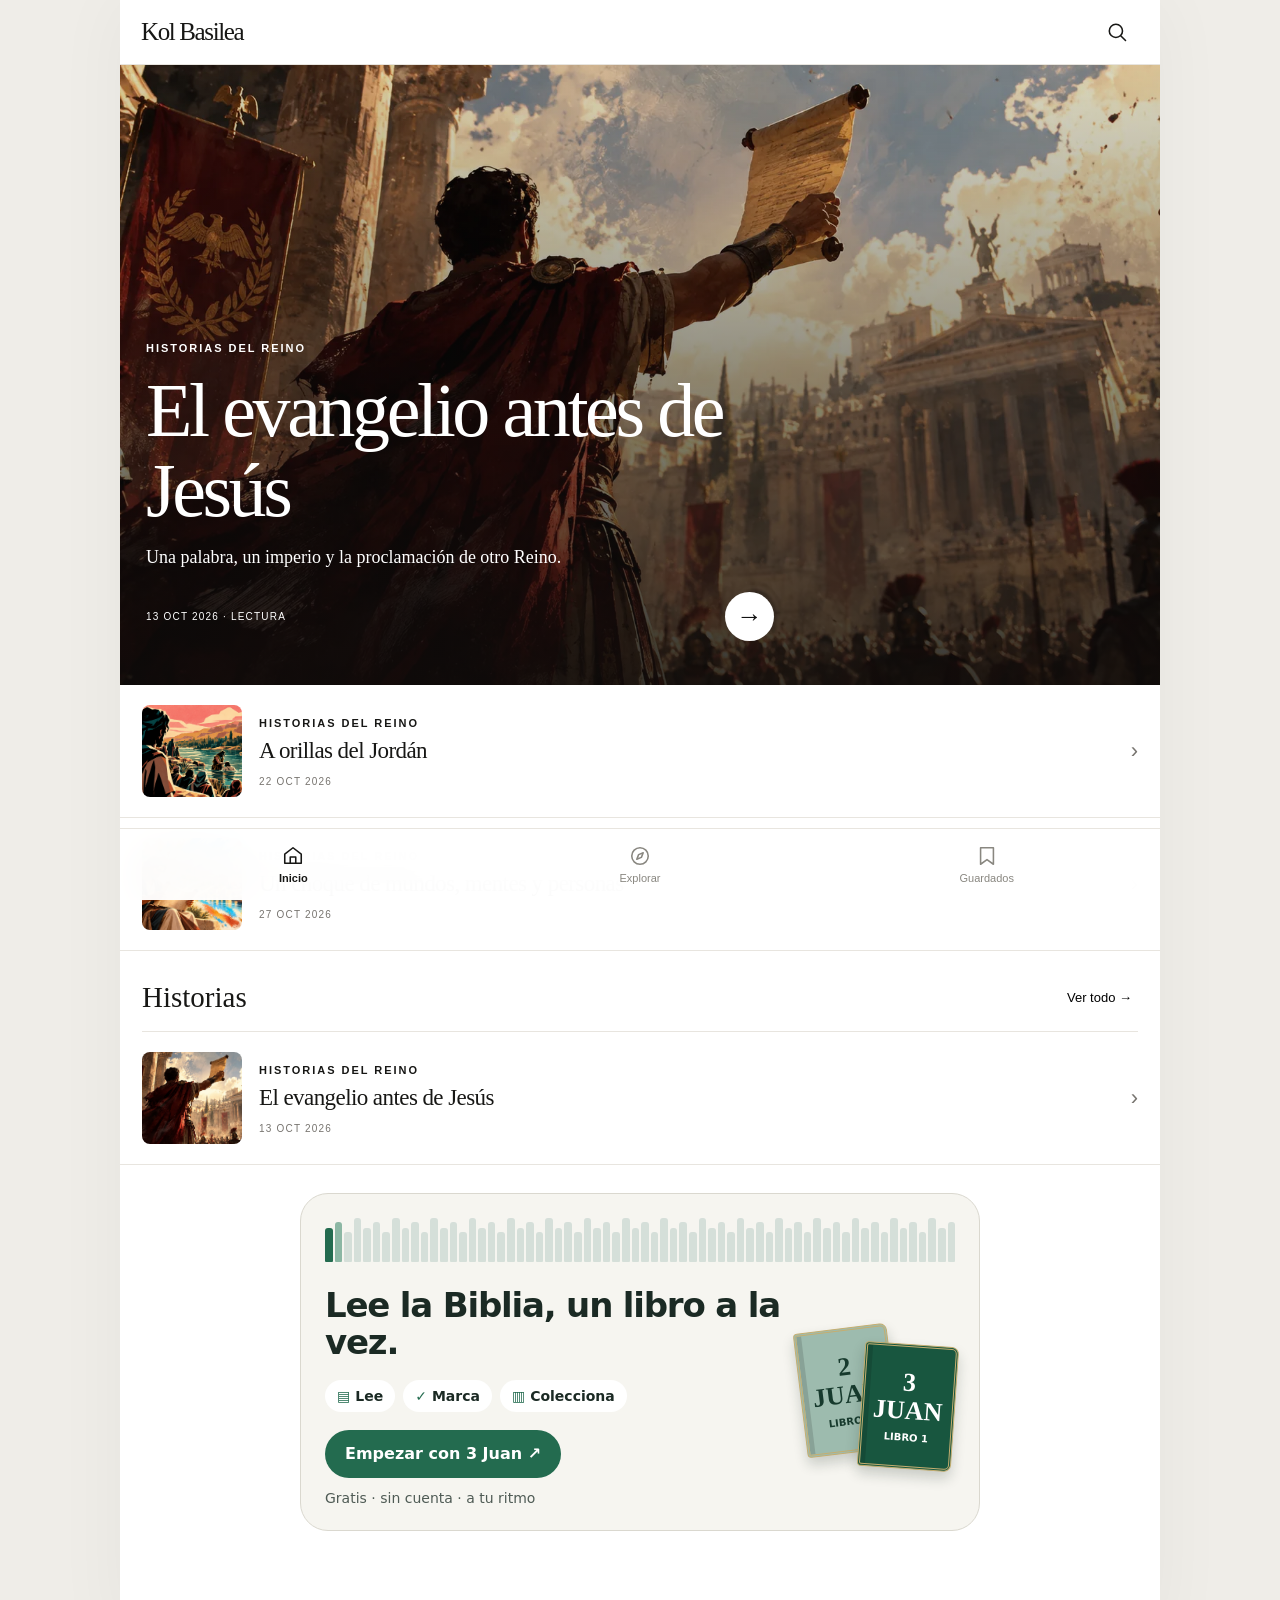
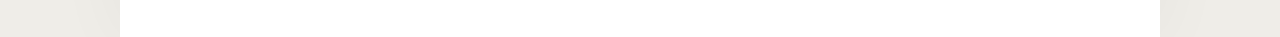
==== commit a608f38f: "Aplicar banner visual de lectura bíblica al final de la página" ====
--- a/index.html
+++ b/index.html
@@ -1 +1 @@
-<!doctype html><html lang="es"><head><meta charset="utf-8"><meta name="viewport" content="width=device-width,initial-scale=1,viewport-fit=cover"><meta name="theme-color" content="#ffffff"><script src="assets/clarity.js" defer></script><title>Kol Basilea — Historias del Reino</title><link rel="stylesheet" href="assets/style.css"><script src="assets/app.js" defer></script><meta name="description" content="Historias del Reino, personajes bíblicos e investigación histórica sobre las Escrituras y el mundo del siglo I."><link rel="canonical" href="https://ivanndlezz.github.io/kol-basilea/"><meta name="robots" content="index,follow,max-image-preview:large"><meta property="og:locale" content="es_MX"><meta property="og:site_name" content="Kol Basilea"><meta property="og:type" content="website"><meta property="og:title" content="Kol Basilea — Historias del Reino"><meta property="og:description" content="Historias del Reino, personajes bíblicos e investigación histórica sobre las Escrituras y el mundo del siglo I."><meta property="og:url" content="https://ivanndlezz.github.io/kol-basilea/"><meta property="og:image" content="https://ivanndlezz.github.io/kol-basilea/assets/evangelio-antes-de-jesus.webp"><meta property="og:image:alt" content="Kol Basilea — Historias del Reino"><meta name="twitter:card" content="summary_large_image"><meta name="twitter:title" content="Kol Basilea — Historias del Reino"><meta name="twitter:description" content="Historias del Reino, personajes bíblicos e investigación histórica sobre las Escrituras y el mundo del siglo I."><meta name="twitter:image" content="https://ivanndlezz.github.io/kol-basilea/assets/evangelio-antes-de-jesus.webp"><script type="application/ld+json">{"@context":"https://schema.org","@type":"WebSite","name":"Kol Basilea","url":"https://ivanndlezz.github.io/kol-basilea/","inLanguage":"es-MX","description":"Historias del Reino, personajes bíblicos e investigación histórica sobre las Escrituras y el mundo del siglo I."}</script></head><body><div class="app-shell"><header class="topbar"><a href="./" class="brand">Kol Basilea</a><button class="icon-btn" type="button" aria-label="Buscar" data-search-toggle><svg viewBox="0 0 24 24" fill="none" stroke="currentColor" stroke-width="1.8"><circle cx="10.8" cy="10.8" r="7.2"/><path d="m16.3 16.3 5 5"/></svg></button></header><div class="search-panel" data-search-panel hidden><label for="search" class="eyebrow">Buscar artículos</label><input id="search" data-search-input type="search" placeholder="Buscar en Kol Basilea"></div><main class="views"><section class="view" data-view="inicio"><a class="hero-cover" href="historias-del-reino/el-evangelio-antes-de-jesus/"><div class="cover-art" aria-hidden="true"></div><div class="hero-copy"><span class="eyebrow">Historias del Reino</span><h1>El evangelio antes de Jesús</h1><p>Una palabra, un imperio y la proclamación de otro Reino.</p><div class="hero-actions"><span class="meta">13 OCT 2026 · LECTURA</span><span class="round-link" aria-hidden="true">→</span></div></div></a><a class="story-row" href="historias-del-reino/a-orillas-del-jordan/"><div class="story-thumb" aria-hidden="true" style="background-image:url('historias-del-reino/a-orillas-del-jordan/portada.png');background-size:cover;background-position:center;color:transparent">יר</div><div class="story-body"><span class="eyebrow">Historias del Reino</span><h3>A orillas del Jordán</h3><span class="meta">22 OCT 2026</span></div><span class="arrow">›</span></a><a class="story-row" href="historias-del-reino/un-choque-de-mundos-mentes-y-personas/"><div class="story-thumb" aria-hidden="true" style="background-image:url('assets/historias-del-reino-portada-redisenada.jpg?rev=20261027-5');background-size:cover;background-position:center;color:transparent">κοσ</div><div class="story-body"><span class="eyebrow">Historias del Reino</span><h3>Un choque de mundos, mentes y personas</h3><span class="meta">27 OCT 2026</span></div><span class="arrow">›</span></a><div class="section-heading"><h2>Historias</h2><button class="text-action" type="button" data-show="explorar">Ver todo →</button></div><a class="story-row" href="historias-del-reino/el-evangelio-antes-de-jesus/"><div class="story-thumb" aria-hidden="true">εὐ</div><div class="story-body"><span class="eyebrow">Historias del Reino</span><h3>El evangelio antes de Jesús</h3><span class="meta">13 OCT 2026</span></div><span class="arrow">›</span></a></section><section class="view" data-view="explorar" hidden><h1 class="page-title">Explorar</h1><div class="filters" aria-label="Filtrar por categoría"><button class="chip" data-filter="todos" aria-pressed="true">Todos</button><button class="chip" data-filter="historias" aria-pressed="false">Historias del Reino</button><button class="chip" data-filter="estudios" aria-pressed="false">Estudios</button><button class="chip" data-filter="reflexiones" aria-pressed="false">Reflexiones</button></div><a class="story-row" data-search-item data-category="historias" href="historias-del-reino/el-evangelio-antes-de-jesus/"><div class="story-thumb" aria-hidden="true">εὐ</div><div class="story-body"><span class="eyebrow">Historias del Reino</span><h3>El evangelio antes de Jesús</h3><span class="meta">13 OCT 2026</span></div><span class="arrow">›</span></a><a class="story-row" data-search-item data-category="historias" href="historias-del-reino/a-orillas-del-jordan/"><div class="story-thumb" aria-hidden="true" style="background-image:url('historias-del-reino/a-orillas-del-jordan/portada.png');background-size:cover;background-position:center;color:transparent">יר</div><div class="story-body"><span class="eyebrow">Historias del Reino</span><h3>A orillas del Jordán</h3><span class="meta">22 OCT 2026</span></div><span class="arrow">›</span></a><a class="story-row" data-search-item data-category="historias" href="historias-del-reino/un-choque-de-mundos-mentes-y-personas/"><div class="story-thumb" aria-hidden="true" style="background-image:url('assets/historias-del-reino-portada-redisenada.jpg?rev=20261027-5');background-size:cover;background-position:center;color:transparent">κοσ</div><div class="story-body"><span class="eyebrow">Historias del Reino</span><h3>Un choque de mundos, mentes y personas</h3><span class="meta">27 OCT 2026</span></div><span class="arrow">›</span></a><section class="people-section"><div class="section-heading"><h2>Personajes</h2><span class="meta">ARCHIVO HISTÓRICO</span></div><p class="people-intro">Conoce a quienes aparecen en nuestras historias y descubre cuándo vivieron.</p><a class="person-list-item" href="personajes/cesar-augusto.html"><span class="person-mini">A</span><span><strong>César Augusto</strong><small>Octaviano · 63 a. C. – 14 d. C.</small></span><span>›</span></a><a class="person-list-item" href="personajes/jesus-de-nazaret.html"><span class="person-mini">ΙΧ</span><span><strong>Jesús de Nazaret</strong><small>Yeshúa · siglo I</small></span><span>›</span></a><a class="person-list-item" href="personajes/marcos.html"><span class="person-mini">M</span><span><strong>Marcos</strong><small>Marcos el Evangelista · siglo I</small></span><span>›</span></a></section><div class="empty-state" data-no-results hidden>No hay artículos que coincidan con esta búsqueda.</div></section><section class="view" data-view="guardados" hidden><h1 class="page-title">Guardados</h1><div data-saved-list hidden><a class="story-row" href="historias-del-reino/a-orillas-del-jordan/"><div class="story-thumb" aria-hidden="true" style="background-image:url('historias-del-reino/a-orillas-del-jordan/portada.png');background-size:cover;background-position:center;color:transparent">יר</div><div class="story-body"><span class="eyebrow">Historias del Reino</span><h3>A orillas del Jordán</h3><span class="meta">22 OCT 2026</span></div><span class="arrow">›</span></a><a class="story-row" href="historias-del-reino/un-choque-de-mundos-mentes-y-personas/"><div class="story-thumb" aria-hidden="true" style="background-image:url('assets/historias-del-reino-portada-redisenada.jpg?rev=20261027-5');background-size:cover;background-position:center;color:transparent">κοσ</div><div class="story-body"><span class="eyebrow">Historias del Reino</span><h3>Un choque de mundos, mentes y personas</h3><span class="meta">27 OCT 2026</span></div><span class="arrow">›</span></a><a class="story-row" href="historias-del-reino/el-evangelio-antes-de-jesus/"><div class="story-thumb" aria-hidden="true">εὐ</div><div class="story-body"><span class="eyebrow">Historias del Reino</span><h3>El evangelio antes de Jesús</h3></div><span class="arrow">›</span></a></div><div class="empty-state" data-saved-empty>Los artículos que guardes aparecerán aquí, en este dispositivo.</div></section><a href="https://ivanndlezz.github.io/kol-basilea-lectura/" target="_blank" rel="noopener noreferrer" aria-label="Abrir la aplicación para leer la Biblia de Kol Basilea" style="display:block;margin:24px 0;padding:22px;border:1px solid #d8d5ce;border-radius:18px;background:#f7f5ef;color:#252820;text-decoration:none"><span style="display:block;font-size:11px;letter-spacing:.12em;text-transform:uppercase;opacity:.65;margin-bottom:9px">APP DE LECTURA BÍBLICA · KOL BASILEA</span><strong style="display:block;font-size:clamp(21px,5vw,28px);line-height:1.2;margin-bottom:10px">Lee la Biblia desde nuestra app.</strong><span style="display:block;font-size:14px;line-height:1.55;opacity:.8;margin-bottom:14px">Una aplicación gratuita para leer los 66 libros de la Biblia, capítulo por capítulo, con una ruta guiada y seguimiento de tu progreso. Sin fechas límite ni días atrasados.</span><span style="display:inline-block;border-radius:30px;background:#28372e;color:white;padding:11px 17px;font-size:13px;font-weight:650">Abrir app de lectura ↗</span></a></main><nav class="tabbar" aria-label="Navegación principal"><button class="tab" type="button" data-tab="inicio" aria-selected="true"><svg viewBox="0 0 24 24"><path d="m3 10 9-7 9 7v10H3z"/><path d="M9 20v-7h6v7"/></svg>Inicio</button><button class="tab" type="button" data-tab="explorar" aria-selected="false"><svg viewBox="0 0 24 24"><circle cx="12" cy="12" r="9"/><path d="m15.5 8.5-2 5-5 2 2-5z"/></svg>Explorar</button><button class="tab" type="button" data-tab="guardados" aria-selected="false"><svg viewBox="0 0 24 24"><path d="M5 3h14v18l-7-5-7 5z"/></svg>Guardados</button></nav></div></body></html>
+<!doctype html><html lang="es"><head><meta charset="utf-8"><meta name="viewport" content="width=device-width,initial-scale=1,viewport-fit=cover"><meta name="theme-color" content="#ffffff"><script src="assets/clarity.js" defer></script><title>Kol Basilea — Historias del Reino</title><link rel="stylesheet" href="assets/style.css"><script src="assets/app.js" defer></script><meta name="description" content="Historias del Reino, personajes bíblicos e investigación histórica sobre las Escrituras y el mundo del siglo I."><link rel="canonical" href="https://ivanndlezz.github.io/kol-basilea/"><meta name="robots" content="index,follow,max-image-preview:large"><meta property="og:locale" content="es_MX"><meta property="og:site_name" content="Kol Basilea"><meta property="og:type" content="website"><meta property="og:title" content="Kol Basilea — Historias del Reino"><meta property="og:description" content="Historias del Reino, personajes bíblicos e investigación histórica sobre las Escrituras y el mundo del siglo I."><meta property="og:url" content="https://ivanndlezz.github.io/kol-basilea/"><meta property="og:image" content="https://ivanndlezz.github.io/kol-basilea/assets/evangelio-antes-de-jesus.webp"><meta property="og:image:alt" content="Kol Basilea — Historias del Reino"><meta name="twitter:card" content="summary_large_image"><meta name="twitter:title" content="Kol Basilea — Historias del Reino"><meta name="twitter:description" content="Historias del Reino, personajes bíblicos e investigación histórica sobre las Escrituras y el mundo del siglo I."><meta name="twitter:image" content="https://ivanndlezz.github.io/kol-basilea/assets/evangelio-antes-de-jesus.webp"><script type="application/ld+json">{"@context":"https://schema.org","@type":"WebSite","name":"Kol Basilea","url":"https://ivanndlezz.github.io/kol-basilea/","inLanguage":"es-MX","description":"Historias del Reino, personajes bíblicos e investigación histórica sobre las Escrituras y el mundo del siglo I."}</script><link rel="stylesheet" href="assets/lectura-banner.css"></head><body><div class="app-shell"><header class="topbar"><a href="./" class="brand">Kol Basilea</a><button class="icon-btn" type="button" aria-label="Buscar" data-search-toggle><svg viewBox="0 0 24 24" fill="none" stroke="currentColor" stroke-width="1.8"><circle cx="10.8" cy="10.8" r="7.2"/><path d="m16.3 16.3 5 5"/></svg></button></header><div class="search-panel" data-search-panel hidden><label for="search" class="eyebrow">Buscar artículos</label><input id="search" data-search-input type="search" placeholder="Buscar en Kol Basilea"></div><main class="views"><section class="view" data-view="inicio"><a class="hero-cover" href="historias-del-reino/el-evangelio-antes-de-jesus/"><div class="cover-art" aria-hidden="true"></div><div class="hero-copy"><span class="eyebrow">Historias del Reino</span><h1>El evangelio antes de Jesús</h1><p>Una palabra, un imperio y la proclamación de otro Reino.</p><div class="hero-actions"><span class="meta">13 OCT 2026 · LECTURA</span><span class="round-link" aria-hidden="true">→</span></div></div></a><a class="story-row" href="historias-del-reino/a-orillas-del-jordan/"><div class="story-thumb" aria-hidden="true" style="background-image:url('historias-del-reino/a-orillas-del-jordan/portada.png');background-size:cover;background-position:center;color:transparent">יר</div><div class="story-body"><span class="eyebrow">Historias del Reino</span><h3>A orillas del Jordán</h3><span class="meta">22 OCT 2026</span></div><span class="arrow">›</span></a><a class="story-row" href="historias-del-reino/un-choque-de-mundos-mentes-y-personas/"><div class="story-thumb" aria-hidden="true" style="background-image:url('assets/historias-del-reino-portada-redisenada.jpg?rev=20261027-5');background-size:cover;background-position:center;color:transparent">κοσ</div><div class="story-body"><span class="eyebrow">Historias del Reino</span><h3>Un choque de mundos, mentes y personas</h3><span class="meta">27 OCT 2026</span></div><span class="arrow">›</span></a><div class="section-heading"><h2>Historias</h2><button class="text-action" type="button" data-show="explorar">Ver todo →</button></div><a class="story-row" href="historias-del-reino/el-evangelio-antes-de-jesus/"><div class="story-thumb" aria-hidden="true">εὐ</div><div class="story-body"><span class="eyebrow">Historias del Reino</span><h3>El evangelio antes de Jesús</h3><span class="meta">13 OCT 2026</span></div><span class="arrow">›</span></a></section><section class="view" data-view="explorar" hidden><h1 class="page-title">Explorar</h1><div class="filters" aria-label="Filtrar por categoría"><button class="chip" data-filter="todos" aria-pressed="true">Todos</button><button class="chip" data-filter="historias" aria-pressed="false">Historias del Reino</button><button class="chip" data-filter="estudios" aria-pressed="false">Estudios</button><button class="chip" data-filter="reflexiones" aria-pressed="false">Reflexiones</button></div><a class="story-row" data-search-item data-category="historias" href="historias-del-reino/el-evangelio-antes-de-jesus/"><div class="story-thumb" aria-hidden="true">εὐ</div><div class="story-body"><span class="eyebrow">Historias del Reino</span><h3>El evangelio antes de Jesús</h3><span class="meta">13 OCT 2026</span></div><span class="arrow">›</span></a><a class="story-row" data-search-item data-category="historias" href="historias-del-reino/a-orillas-del-jordan/"><div class="story-thumb" aria-hidden="true" style="background-image:url('historias-del-reino/a-orillas-del-jordan/portada.png');background-size:cover;background-position:center;color:transparent">יר</div><div class="story-body"><span class="eyebrow">Historias del Reino</span><h3>A orillas del Jordán</h3><span class="meta">22 OCT 2026</span></div><span class="arrow">›</span></a><a class="story-row" data-search-item data-category="historias" href="historias-del-reino/un-choque-de-mundos-mentes-y-personas/"><div class="story-thumb" aria-hidden="true" style="background-image:url('assets/historias-del-reino-portada-redisenada.jpg?rev=20261027-5');background-size:cover;background-position:center;color:transparent">κοσ</div><div class="story-body"><span class="eyebrow">Historias del Reino</span><h3>Un choque de mundos, mentes y personas</h3><span class="meta">27 OCT 2026</span></div><span class="arrow">›</span></a><section class="people-section"><div class="section-heading"><h2>Personajes</h2><span class="meta">ARCHIVO HISTÓRICO</span></div><p class="people-intro">Conoce a quienes aparecen en nuestras historias y descubre cuándo vivieron.</p><a class="person-list-item" href="personajes/cesar-augusto.html"><span class="person-mini">A</span><span><strong>César Augusto</strong><small>Octaviano · 63 a. C. – 14 d. C.</small></span><span>›</span></a><a class="person-list-item" href="personajes/jesus-de-nazaret.html"><span class="person-mini">ΙΧ</span><span><strong>Jesús de Nazaret</strong><small>Yeshúa · siglo I</small></span><span>›</span></a><a class="person-list-item" href="personajes/marcos.html"><span class="person-mini">M</span><span><strong>Marcos</strong><small>Marcos el Evangelista · siglo I</small></span><span>›</span></a></section><div class="empty-state" data-no-results hidden>No hay artículos que coincidan con esta búsqueda.</div></section><section class="view" data-view="guardados" hidden><h1 class="page-title">Guardados</h1><div data-saved-list hidden><a class="story-row" href="historias-del-reino/a-orillas-del-jordan/"><div class="story-thumb" aria-hidden="true" style="background-image:url('historias-del-reino/a-orillas-del-jordan/portada.png');background-size:cover;background-position:center;color:transparent">יר</div><div class="story-body"><span class="eyebrow">Historias del Reino</span><h3>A orillas del Jordán</h3><span class="meta">22 OCT 2026</span></div><span class="arrow">›</span></a><a class="story-row" href="historias-del-reino/un-choque-de-mundos-mentes-y-personas/"><div class="story-thumb" aria-hidden="true" style="background-image:url('assets/historias-del-reino-portada-redisenada.jpg?rev=20261027-5');background-size:cover;background-position:center;color:transparent">κοσ</div><div class="story-body"><span class="eyebrow">Historias del Reino</span><h3>Un choque de mundos, mentes y personas</h3><span class="meta">27 OCT 2026</span></div><span class="arrow">›</span></a><a class="story-row" href="historias-del-reino/el-evangelio-antes-de-jesus/"><div class="story-thumb" aria-hidden="true">εὐ</div><div class="story-body"><span class="eyebrow">Historias del Reino</span><h3>El evangelio antes de Jesús</h3></div><span class="arrow">›</span></a></div><div class="empty-state" data-saved-empty>Los artículos que guardes aparecerán aquí, en este dispositivo.</div></section><aside class="kb-banner" aria-label="Aplicación para leer la Biblia de Kol Basilea"><div class="kb-shelf" role="img" aria-label="Estantería de 66 libros"><i></i><i></i><i></i><i></i><i></i><i></i><i></i><i></i><i></i><i></i><i></i><i></i><i></i><i></i><i></i><i></i><i></i><i></i><i></i><i></i><i></i><i></i><i></i><i></i><i></i><i></i><i></i><i></i><i></i><i></i><i></i><i></i><i></i><i></i><i></i><i></i><i></i><i></i><i></i><i></i><i></i><i></i><i></i><i></i><i></i><i></i><i></i><i></i><i></i><i></i><i></i><i></i><i></i><i></i><i></i><i></i><i></i><i></i><i></i><i></i><i></i><i></i><i></i><i></i><i></i><i></i></div><div class="kb-main"><h2 class="kb-title">Lee la Biblia, un libro a la vez.</h2><div class="kb-art" aria-hidden="true"><div class="kb-book kb-book-back">2<br>JUAN<small>LIBRO 2</small></div><div class="kb-book kb-book-main">3<br>JUAN<small>LIBRO 1</small></div></div><ul class="kb-verbs"><li><span>▤</span>Lee</li><li><span>✓</span>Marca</li><li><span>▥</span>Colecciona</li></ul><div class="kb-foot"><a class="kb-btn" href="https://ivanndlezz.github.io/kol-basilea-lectura/" rel="noopener">Empezar con 3 Juan ↗</a><span class="kb-note">Gratis · sin cuenta · a tu ritmo</span></div></div></aside></main><nav class="tabbar" aria-label="Navegación principal"><button class="tab" type="button" data-tab="inicio" aria-selected="true"><svg viewBox="0 0 24 24"><path d="m3 10 9-7 9 7v10H3z"/><path d="M9 20v-7h6v7"/></svg>Inicio</button><button class="tab" type="button" data-tab="explorar" aria-selected="false"><svg viewBox="0 0 24 24"><circle cx="12" cy="12" r="9"/><path d="m15.5 8.5-2 5-5 2 2-5z"/></svg>Explorar</button><button class="tab" type="button" data-tab="guardados" aria-selected="false"><svg viewBox="0 0 24 24"><path d="M5 3h14v18l-7-5-7 5z"/></svg>Guardados</button></nav></div></body></html>
--- a/assets/lectura-banner.css
+++ b/assets/lectura-banner.css
@@ -0,0 +1 @@
+.kb-banner{box-sizing:border-box;max-width:680px;margin:28px auto;padding:24px;border:1.5px solid #dad8cf;border-radius:28px;background:#f6f5f0;color:#1b2a24;font-family:-apple-system,BlinkMacSystemFont,"Segoe UI",system-ui,sans-serif}.kb-banner *{box-sizing:border-box}.kb-shelf{display:flex;gap:2px;align-items:flex-end;height:44px;margin-bottom:25px}.kb-shelf i{flex:1;min-width:0;background:#d5dfd9;border-radius:3px 3px 1px 1px;height:34px}.kb-shelf i:nth-child(4n+2){height:40px}.kb-shelf i:nth-child(4n+3){height:30px}.kb-shelf i:nth-child(4n){height:44px}.kb-shelf i:first-child{background:#236b4f}.kb-shelf i:nth-child(2){background:#8cb7a4}.kb-main{display:grid;grid-template-columns:minmax(0,1fr) auto;grid-template-areas:"title art" "verbs verbs" "foot foot";gap:18px 14px;align-items:center}.kb-title{grid-area:title;margin:0;font-size:clamp(25px,5vw,34px);line-height:1.1;font-weight:800;letter-spacing:-.035em}.kb-art{grid-area:art;position:relative;width:105px;height:95px}.kb-book{position:absolute;width:62px;height:85px;border-radius:4px 7px 7px 4px;background:#18563f;color:#fff;box-shadow:0 7px 13px #14281e33,inset 5px 0 #0002;border:3px double #c5ae70;display:flex;align-items:center;justify-content:center;flex-direction:column;font:700 19px/1.05 Georgia,serif;text-align:center}.kb-book small{font:700 8px/1.2 system-ui;margin-top:8px}.kb-book-back{left:5px;top:4px;transform:rotate(-7deg);background:#9dbbae;color:#173a2d}.kb-book-main{right:0;bottom:0;transform:rotate(4deg)}.kb-verbs{grid-area:verbs;display:flex;flex-wrap:wrap;gap:8px;margin:0;padding:0;list-style:none}.kb-verbs li{border-radius:999px;background:#fff;padding:8px 12px;font-size:14px;font-weight:700;color:#1b2a24}.kb-verbs li span{color:#236b4f;margin-right:5px}.kb-foot{grid-area:foot;display:flex;flex-wrap:wrap;align-items:center;gap:12px 16px}.kb-btn{display:inline-flex;align-items:center;min-height:48px;border-radius:999px;padding:0 20px;background:#236b4f;color:#fff!important;text-decoration:none!important;font-size:16px;font-weight:700}.kb-note{font-size:14px;color:#4f5b55}@media(min-width:600px){.kb-main{grid-template-areas:"title art" "verbs art" "foot art"}.kb-art{width:160px;height:145px}.kb-book{width:94px;height:125px;font-size:26px}.kb-book small{font-size:10px}}@media(max-width:420px){.kb-banner{padding:18px}.kb-verbs li{font-size:13px;padding:7px 9px}}
